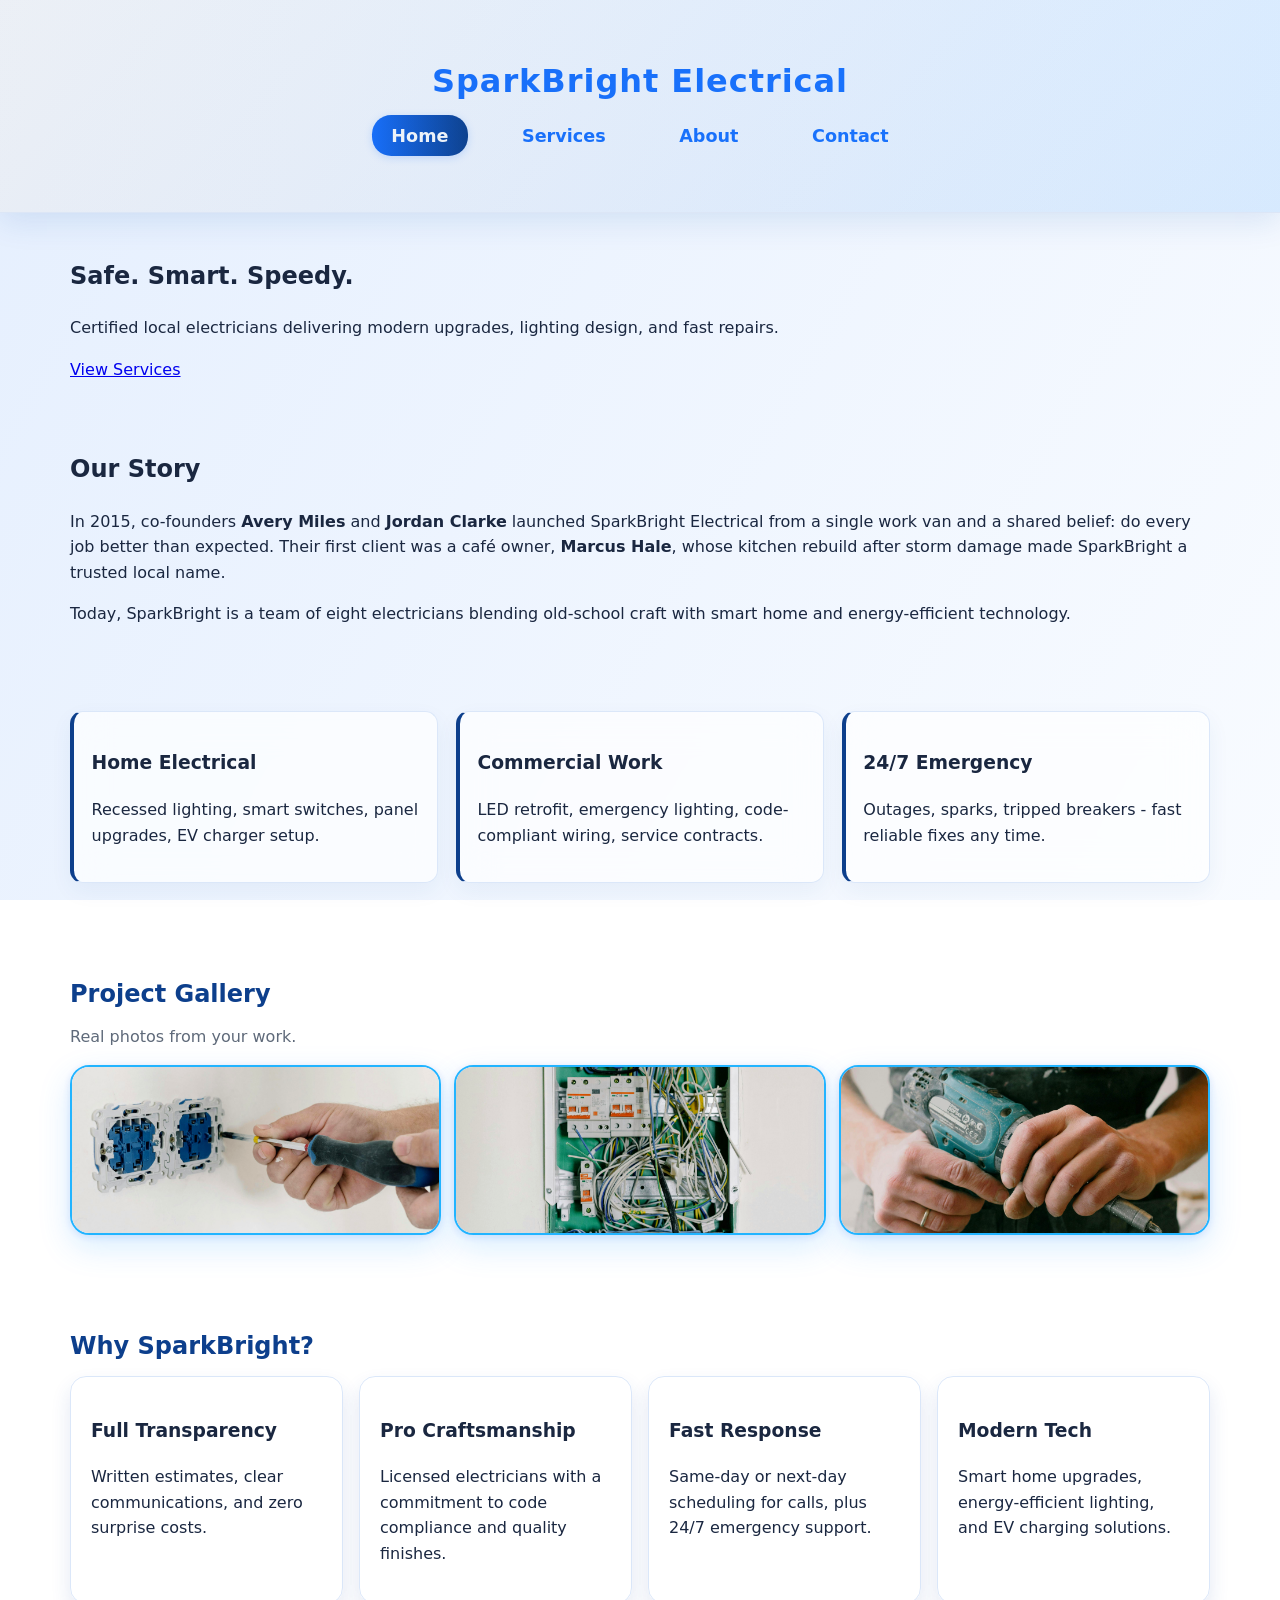
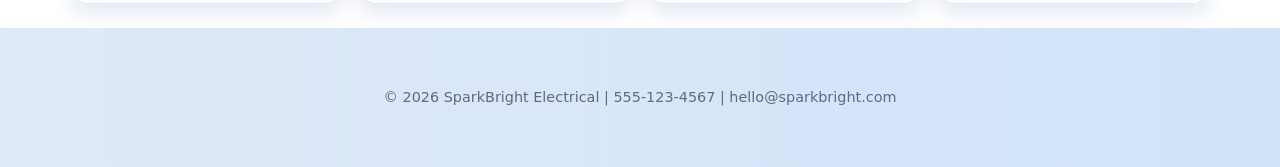
==== electrician/index.html @ bdb41eb0 "Add files via upload" ====
﻿<!doctype html>
<html lang="en">
<head>
  <meta charset="UTF-8" />
  <meta name="viewport" content="width=device-width, initial-scale=1.0" />
  <title>SparkBright Electrical | Home</title>
  <link rel="stylesheet" href="styles.css" />
</head>
<body>
  <header class="site-header fixed-header">
    <div class="container header-inner">
      <span class="brand" style="color:#1870ff;font-size:2rem;font-weight:900;letter-spacing:0.03em;">SparkBright Electrical</span>
      <nav class="site-nav">
        <a href="index.html" class="active">Home</a>
        <a href="services.html">Services</a>
        <a href="about.html">About</a>
        <a href="contact.html">Contact</a>
      </nav>
    </div>
  </header>

  <section class="hero animate-fadeup">
    <div class="container">
      <h2>Safe. Smart. Speedy.</h2>
      <p>Certified local electricians delivering modern upgrades, lighting design, and fast repairs.</p>
      <a class="cta" href="services.html">View Services</a>
    </div>
  </section>

  <section class="container story animate-fadeup delay-1">
    <h2>Our Story</h2>
    <p>In 2015, co-founders <strong>Avery Miles</strong> and <strong>Jordan Clarke</strong> launched SparkBright Electrical from a single work van and a shared belief: do every job better than expected. Their first client was a café owner, <strong>Marcus Hale</strong>, whose kitchen rebuild after storm damage made SparkBright a trusted local name.</p>
    <p>Today, SparkBright is a team of eight electricians blending old-school craft with smart home and energy-efficient technology.</p>
  </section>

  <section id="services" class="grid-section container animate-fadeup delay-2">
    <article>
      <h3>Home Electrical</h3>
      <p>Recessed lighting, smart switches, panel upgrades, EV charger setup.</p>
    </article>
    <article>
      <h3>Commercial Work</h3>
      <p>LED retrofit, emergency lighting, code-compliant wiring, service contracts.</p>
    </article>
    <article>
      <h3>24/7 Emergency</h3>
      <p>Outages, sparks, tripped breakers - fast reliable fixes any time.</p>
    </article>
  </section>

  <section id="gallery" class="container gallery animate-fadeup delay-3">
    <h2>Project Gallery</h2>
    <p>Real photos from your work.</p>
    <div class="photo-grid">
      <img src="images/electrician-1.jpg" alt="Electrician installing lighting" />
      <img src="images/electrician-2.jpg" alt="Panel upgrade" />
      <img src="images/electrician-3.jpg" alt="Smart home switch installation" />
    </div>
  </section>

  <section id="highlights" class="container highlight-grid animate-fadeup delay-4">
    <h2>Why SparkBright?</h2>
    <div class="feature-grid">
      <article class="feature-card">
        <h3>Full Transparency</h3>
        <p>Written estimates, clear communications, and zero surprise costs.</p>
      </article>
      <article class="feature-card">
        <h3>Pro Craftsmanship</h3>
        <p>Licensed electricians with a commitment to code compliance and quality finishes.</p>
      </article>
      <article class="feature-card">
        <h3>Fast Response</h3>
        <p>Same-day or next-day scheduling for calls, plus 24/7 emergency support.</p>
      </article>
      <article class="feature-card">
        <h3>Modern Tech</h3>
        <p>Smart home upgrades, energy-efficient lighting, and EV charging solutions.</p>
      </article>
    </div>
  </section>

  <footer class="site-footer">
    <div class="container">
      <p>&copy; 2026 SparkBright Electrical | 555-123-4567 | hello@sparkbright.com</p>
    </div>
  </footer>
</body>
</html>
---- electrician/styles.css ----
﻿:root {
  --bg: #f8fbff;
  --surface: #ffffff;
  --primary: #0d3f8c;
  --muted: #5f6a7a;
  --glass: rgba(255,255,255,0.7);
  --glass-blur: 18px;
  /* Typography improvements */
  --glow: 0 0 8px #30aaff, 0 0 16px #0d3f8c;
}

* { box-sizing: border-box; }
body {
  margin: 0;
  font-family: "Inter", "Segoe UI", system-ui, -apple-system, BlinkMacSystemFont, sans-serif;
  color: var(--text, #1a2740);
  background: linear-gradient(120deg, #e5effe 0%, #f8fbff 100%) fixed;
  /* Heading improvements */
  animation: bgMove 12s ease-in-out infinite alternate;
  line-height: 1.6;
}
@keyframes bgMove {
  0% { background-position: 0% 50%; }
  100% { background-position: 100% 50%; }
}

/* General Styling */
body {
  margin: 0;
  font-family: "Inter", "Segoe UI", system-ui, -apple-system, BlinkMacSystemFont, sans-serif;
  color: var(--text, #1a2740);
  background: linear-gradient(120deg, #e5effe 0%, #f8fbff 100%) fixed;
  animation: bgMove 12s ease-in-out infinite alternate;
  line-height: 1.6;
}

.container {
  width: min(1140px, 94vw);
  margin: 0 auto;
  padding: 1.5rem 0;
}

/* Header */
.site-header {
  background: linear-gradient(135deg, #ffffff 0%, #f0f5ff 58%, #e5effe 100%);
  color: var(--primary);
  text-align: center;
  padding: 2rem 0;
  box-shadow: 0 8px 30px rgba(15, 83, 171, 0.12);
  border-bottom: 1px solid #dce6f6;
  position: relative;
  overflow: hidden;
}

/* Navigation links styling */
.site-nav {
  display: flex;
  justify-content: center;
  gap: 2.2rem;
  margin-top: 0.5rem;
}
.site-nav a {
  color: #1870ff;
  font-weight: 700;
  font-size: 1.1rem;
  text-decoration: none;
  padding: 0.4rem 1.2rem;
  border-radius: 1.2rem;
  transition: background 0.2s, color 0.2s, box-shadow 0.2s;
}
.site-nav a:hover, .site-nav a.active {
  color: #fff;
  background: linear-gradient(90deg, #1870ff 0%, #0d3f8c 100%);
  box-shadow: 0 2px 8px rgba(24, 112, 255, 0.18);
}
.site-header::before {
  content: "";
  position: absolute;
  top: 0; left: 0; right: 0; bottom: 0;
  background: linear-gradient(270deg, #30aaff 0%, #0d3f8c 100%);
  opacity: 0.08;
  z-index: 0;
  animation: headerGradient 8s linear infinite alternate;
}
@keyframes headerGradient {
  0% { background-position: 0% 50%; }
  100% { background-position: 100% 50%; }
}
.site-header h1 {
  position: relative;
  z-index: 1;
  text-shadow: 0 2px 8px #dbe7f9, 0 0 2px #0d3f8c;
  font-weight: 900;
}

.grid-section {
  display: grid;
  grid-template-columns: repeat(auto-fit, minmax(240px, 1fr));
  gap: 1.1rem;
  margin-top: 1.25rem;
}

.grid-section article {
  background: var(--glass);
  backdrop-filter: blur(var(--glass-blur));
  border: 1px solid #dbe7f9;
  border-left: 4px solid var(--primary);
  padding: 1.1rem;
  border-radius: 0.8rem;
  box-shadow: 0 8px 22px rgba(38, 81, 147, 0.06);
  transition: transform 0.3s, box-shadow 0.3s, background 0.3s;
  opacity: 0;
  animation: fadeIn 1s forwards;
}
.grid-section article:hover {
  transform: scale(1.03) translateY(-6px);
  box-shadow: 0 16px 32px rgba(38, 81, 147, 0.18);
  background: rgba(255,255,255,0.85);
}
@keyframes fadeIn {
  to { opacity: 1; }
}

.gallery {
  margin-top: 1.5rem;
}

.gallery h2,
.highlight-grid h2,
.info h2 {
  margin-bottom: 0.65rem;
  color: var(--primary);
}

.gallery p {
  color: var(--muted);
  margin: 0 0 1rem;
}
.photo-grid p {
  display: none;
}

.highlight-grid {
  margin-top: 1.5rem;
}

.feature-grid {
  display: grid;
  grid-template-columns: repeat(auto-fit, minmax(220px, 1fr));
  gap: 1rem;
}

.feature-card {
  background: var(--glass);
  backdrop-filter: blur(var(--glass-blur));
  border: 1px solid #dbe7f9;
  border-radius: 1rem;
  padding: 1.25rem;
  box-shadow: 0 10px 20px rgba(31, 76, 163, 0.12);
  transition: transform 0.3s, box-shadow 0.3s, background 0.3s;
  opacity: 0;
  animation: fadeIn 1.2s forwards;
}
.feature-card:hover {
  transform: scale(1.04) translateY(-8px);
  box-shadow: 0 20px 40px rgba(31, 76, 163, 0.22);
  background: rgba(255,255,255,0.88);
}

.photo-grid {
  display: grid;
  grid-template-columns: repeat(auto-fit, minmax(210px, 1fr));
  gap: 0.8rem;
}

.photo-grid img {
  width: 100%;
  height: 170px;
  object-fit: cover;
  border-radius: 1.2rem;
  border: 2.5px solid #30aaff;
  box-shadow: 0 12px 32px rgba(48, 148, 255, 0.18), 0 2px 8px rgba(31, 76, 163, 0.13);
  transition: transform .28s cubic-bezier(.4,1,.4,1), box-shadow .28s, filter .28s;
  filter: brightness(1.04) saturate(1.15);
  position: relative;
  z-index: 1;
}
.photo-grid img:hover {
  transform: translateY(-8px) scale(1.08) rotate(-2deg);
  box-shadow: 0 24px 48px rgba(48, 148, 255, 0.28), 0 8px 24px rgba(31, 76, 163, 0.22);
  filter: brightness(1.12) saturate(1.25);
}

.info {
  background: var(--glass);
  backdrop-filter: blur(var(--glass-blur));
  border: 1px solid #dbe7f9;
  border-radius: 1rem;
  padding: 1rem;
  margin: 1rem 0;
  box-shadow: inset 0 0 0 1px rgba(57, 121, 196, 0.16);
  opacity: 0;
  animation: fadeIn 1.4s forwards;
}

.site-footer {
  text-align: center;
  font-size: 0.9rem;
  padding: 1.2rem 0;
  background: linear-gradient(90deg, #eff6ff 0%, #dbe7f9 100%);
  color: var(--muted);
  border-top: 1px solid #dbe7f9;
  position: relative;
  overflow: hidden;
}
.site-footer::before {
  content: "";
  position: absolute;
  top: 0; left: 0; right: 0; bottom: 0;
  background: linear-gradient(270deg, #30aaff 0%, #0d3f8c 100%);
  opacity: 0.07;
  z-index: 0;
  animation: headerGradient 8s linear infinite alternate;
}
.site-footer p, .site-footer span {
  position: relative;
  z-index: 1;
}

/* Fancy Button Styles */
.fancy-btn {
  display: inline-block;
  padding: 0.7rem 2.2rem;
  border-radius: 2rem;
  background: linear-gradient(90deg, #30aaff 0%, #0d3f8c 100%);
  color: #fff;
  font-weight: 700;
  font-size: 1.1rem;
  border: none;
  box-shadow: 0 2px 8px rgba(48, 148, 255, 0.18);
  cursor: pointer;
  transition: box-shadow 0.3s, filter 0.3s, outline 0.3s;
  outline: 2px solid transparent;
}
.fancy-btn:hover, .fancy-btn:focus {
  box-shadow: var(--glow);
  filter: brightness(1.1);
  outline: 2px solid #30aaff;
}

/* Fade-in Animation for Sections */
.fade-in-section {
  opacity: 0;
  transform: translateY(30px);
  animation: fadeInSection 1.2s forwards;
}
@keyframes fadeInSection {
  to {
    opacity: 1;
    transform: translateY(0);
  }
}
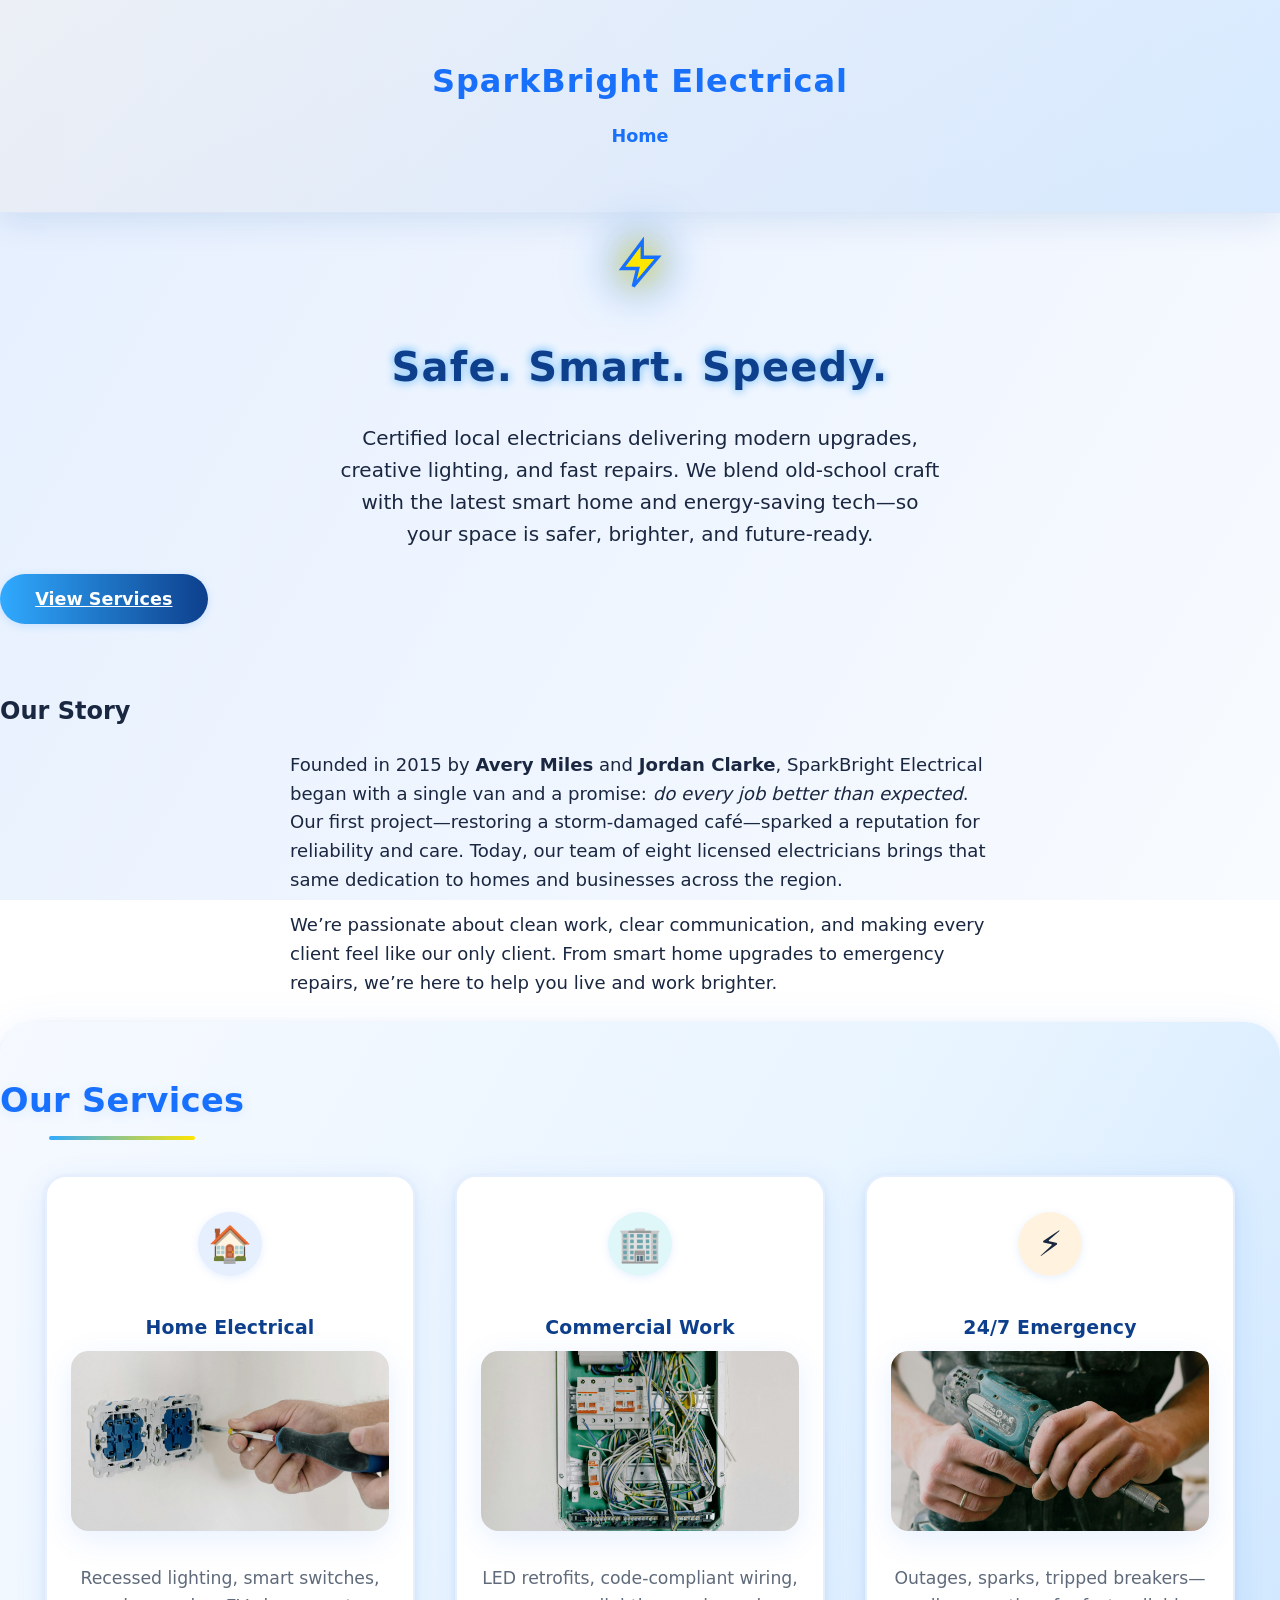
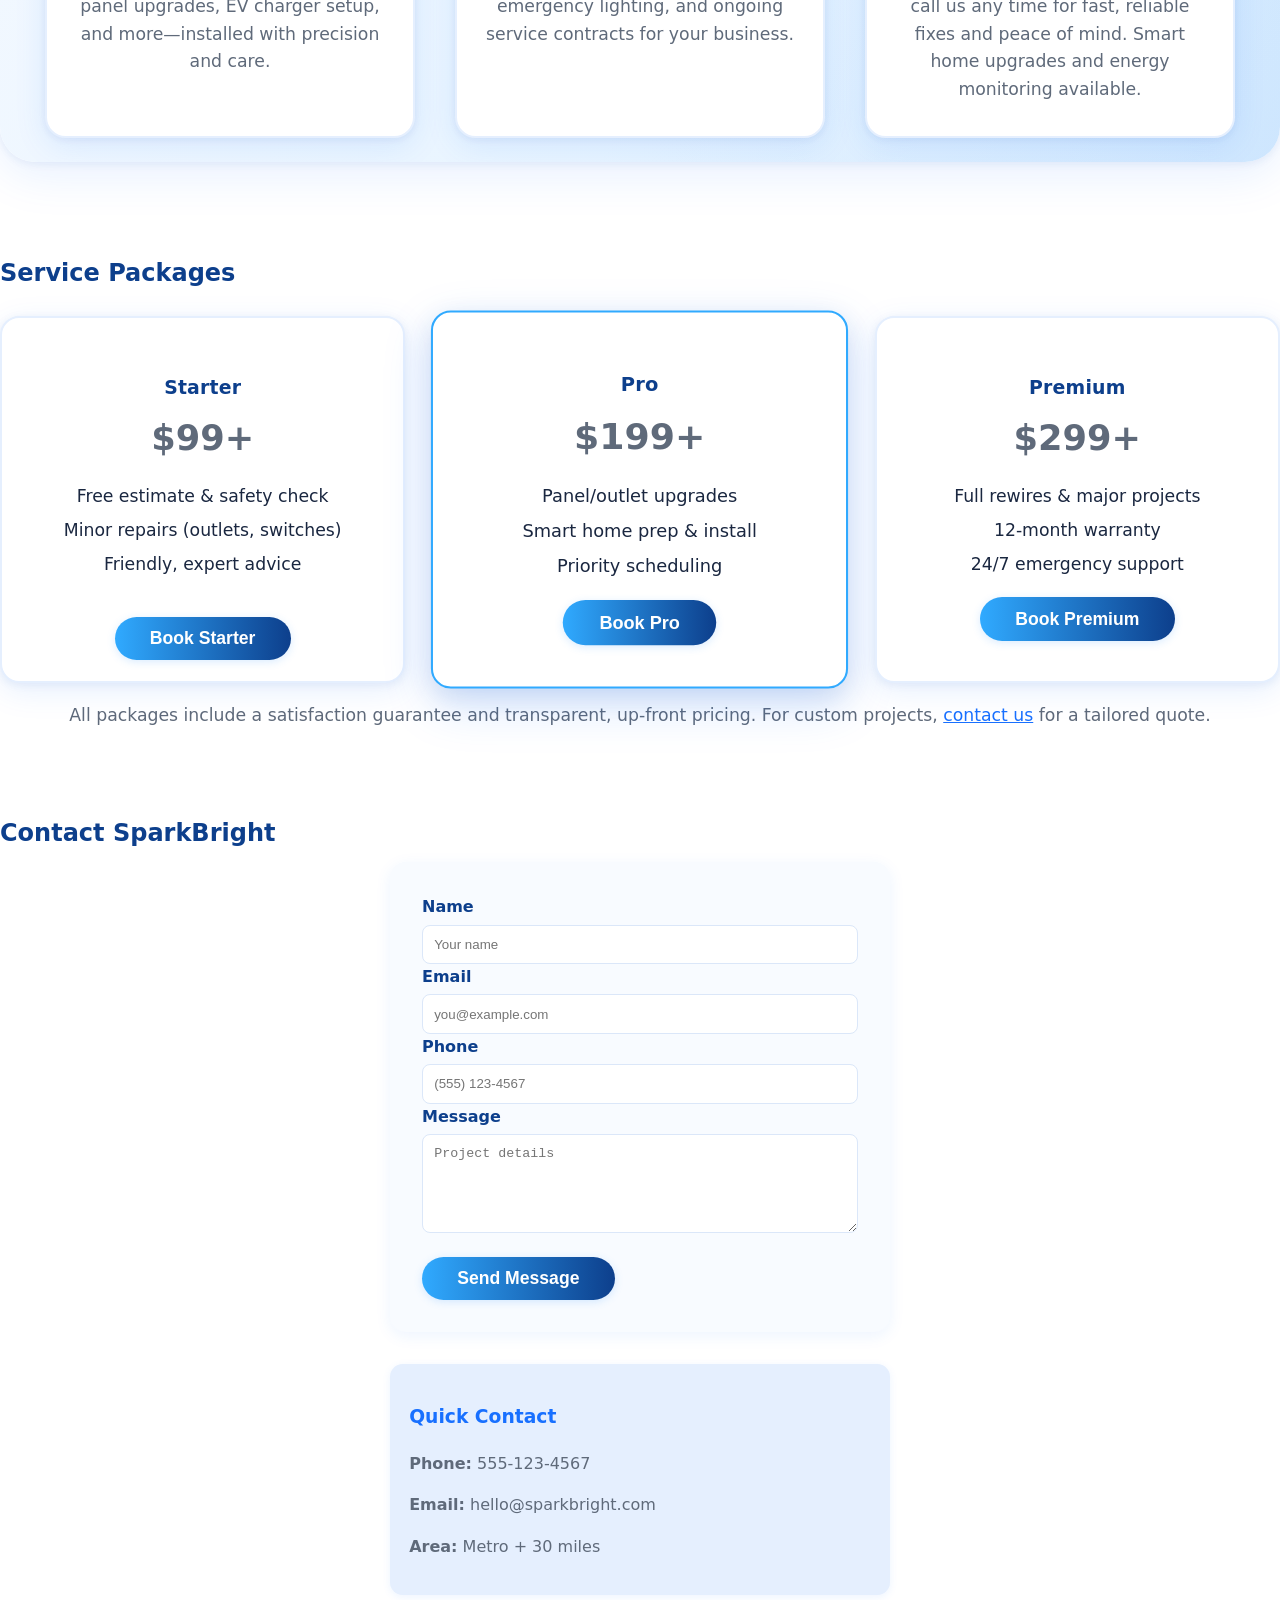
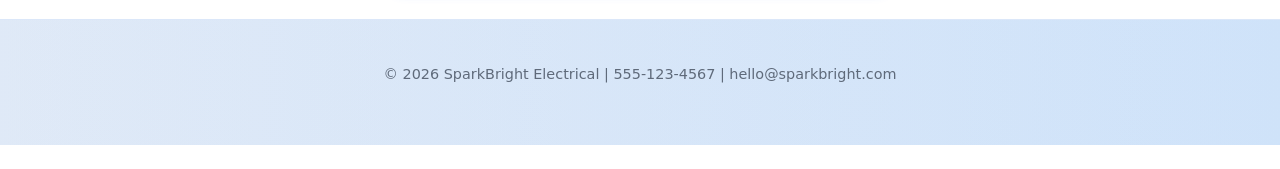
==== commit 04b77193: "Add files via upload" ====
--- a/electrician/index.html
+++ b/electrician/index.html
@@ -1,82 +1,173 @@
-﻿<!doctype html>
+﻿
+<!doctype html>
 <html lang="en">
 <head>
   <meta charset="UTF-8" />
   <meta name="viewport" content="width=device-width, initial-scale=1.0" />
-  <title>SparkBright Electrical | Home</title>
+  <title>SparkBright Electrical | Your Local Experts</title>
   <link rel="stylesheet" href="styles.css" />
+  <style>
+    :root {
+      --electric-blue: #1870ff;
+      --electric-yellow: #ffe600;
+    }
+    .hero-bolt {
+      display: flex;
+      flex-direction: column;
+      align-items: center;
+      margin-bottom: 1.2rem;
+    }
+    .bolt-svg {
+      width: 54px;
+      height: 54px;
+      margin-bottom: 0.7rem;
+      filter: drop-shadow(0 0 16px #ffe600) drop-shadow(0 0 24px #1870ff);
+      animation: bolt-glow 1.6s ease-in-out infinite alternate;
+    }
+    @keyframes bolt-glow {
+      0% { filter: drop-shadow(0 0 2px #ffe600) drop-shadow(0 0 4px #1870ff); opacity: 0.7; }
+      60% { filter: drop-shadow(0 0 24px #ffe600) drop-shadow(0 0 32px #1870ff); opacity: 1; }
+      100% { filter: drop-shadow(0 0 2px #ffe600) drop-shadow(0 0 4px #1870ff); opacity: 0.7; }
+    }
+    .hero-title {
+      font-size: 2.5rem;
+      font-weight: 900;
+      color: #0d3f8c;
+      letter-spacing: 0.03em;
+      text-align: center;
+      margin-bottom: 0.2rem;
+      text-shadow: 0 2px 12px #dbe7f9, 0 0 8px #30aaff;
+    }
+    .hero-sub {
+      font-size: 1.25rem;
+      max-width: 600px;
+      margin: 0 auto 1.5rem auto;
+      text-align: center;
+    }
+  </style>
 </head>
 <body>
   <header class="site-header fixed-header">
     <div class="container header-inner">
       <span class="brand" style="color:#1870ff;font-size:2rem;font-weight:900;letter-spacing:0.03em;">SparkBright Electrical</span>
       <nav class="site-nav">
-        <a href="index.html" class="active">Home</a>
-        <a href="services.html">Services</a>
-        <a href="about.html">About</a>
-        <a href="contact.html">Contact</a>
+        <a href="#home">Home</a>
       </nav>
     </div>
   </header>
 
+  <span id="home" class="section-anchor"></span>
   <section class="hero animate-fadeup">
     <div class="container">
-      <h2>Safe. Smart. Speedy.</h2>
-      <p>Certified local electricians delivering modern upgrades, lighting design, and fast repairs.</p>
-      <a class="cta" href="services.html">View Services</a>
+      <div class="hero-bolt">
+        <svg class="bolt-svg" viewBox="0 0 48 48" fill="none">
+          <polygon points="26,4 8,28 22,28 18,44 40,18 26,18" fill="#ffe600" stroke="#1870ff" stroke-width="3"/>
+        </svg>
+        <h2 class="hero-title">Safe. Smart. Speedy.</h2>
+      </div>
+      <div class="hero-sub">Certified local electricians delivering modern upgrades, creative lighting, and fast repairs. We blend old-school craft with the latest smart home and energy-saving tech—so your space is safer, brighter, and future-ready.</div>
+      <a class="fancy-btn" href="#services">View Services</a>
     </div>
   </section>
 
+  <span id="about" class="section-anchor"></span>
   <section class="container story animate-fadeup delay-1">
     <h2>Our Story</h2>
-    <p>In 2015, co-founders <strong>Avery Miles</strong> and <strong>Jordan Clarke</strong> launched SparkBright Electrical from a single work van and a shared belief: do every job better than expected. Their first client was a café owner, <strong>Marcus Hale</strong>, whose kitchen rebuild after storm damage made SparkBright a trusted local name.</p>
-    <p>Today, SparkBright is a team of eight electricians blending old-school craft with smart home and energy-efficient technology.</p>
+    <p style="font-size:1.13rem;max-width:700px;margin:0 auto 1rem auto;">Founded in 2015 by <strong>Avery Miles</strong> and <strong>Jordan Clarke</strong>, SparkBright Electrical began with a single van and a promise: <em>do every job better than expected</em>. Our first project—restoring a storm-damaged café—sparked a reputation for reliability and care. Today, our team of eight licensed electricians brings that same dedication to homes and businesses across the region.</p>
+    <p style="font-size:1.13rem;max-width:700px;margin:0 auto;">We’re passionate about clean work, clear communication, and making every client feel like our only client. From smart home upgrades to emergency repairs, we’re here to help you live and work brighter.</p>
   </section>
 
-  <section id="services" class="grid-section container animate-fadeup delay-2">
-    <article>
-      <h3>Home Electrical</h3>
-      <p>Recessed lighting, smart switches, panel upgrades, EV charger setup.</p>
-    </article>
-    <article>
-      <h3>Commercial Work</h3>
-      <p>LED retrofit, emergency lighting, code-compliant wiring, service contracts.</p>
-    </article>
-    <article>
-      <h3>24/7 Emergency</h3>
-      <p>Outages, sparks, tripped breakers - fast reliable fixes any time.</p>
-    </article>
-  </section>
-
-  <section id="gallery" class="container gallery animate-fadeup delay-3">
-    <h2>Project Gallery</h2>
-    <p>Real photos from your work.</p>
-    <div class="photo-grid">
-      <img src="images/electrician-1.jpg" alt="Electrician installing lighting" />
-      <img src="images/electrician-2.jpg" alt="Panel upgrade" />
-      <img src="images/electrician-3.jpg" alt="Smart home switch installation" />
+  <span id="services" class="section-anchor"></span>
+  <section class="container animate-fadeup delay-2 services-balanced">
+    <h2 style="font-size:2.1rem;color:#1870ff;text-shadow:0 2px 12px #dbe7f9;letter-spacing:0.01em;text-align:center;margin-bottom:2.2rem;">Our Services</h2>
+    <div class="services-card-row">
+      <div class="service-card-balanced">
+        <div class="service-icon-large" style="background:#e5effe;"><span>🏠</span></div>
+        <h3>Home Electrical</h3>
+        <img src="images/electrician-1.jpg" alt="Lighting Install" />
+        <p>Recessed lighting, smart switches, panel upgrades, EV charger setup, and more—installed with precision and care.</p>
+      </div>
+      <div class="service-card-balanced">
+        <div class="service-icon-large" style="background:#e0f7fa;"><span>🏢</span></div>
+        <h3>Commercial Work</h3>
+        <img src="images/electrician-2.jpg" alt="Panel Upgrade" />
+        <p>LED retrofits, code-compliant wiring, emergency lighting, and ongoing service contracts for your business.</p>
+      </div>
+      <div class="service-card-balanced">
+        <div class="service-icon-large" style="background:#fff3e0;"><span>⚡</span></div>
+        <h3>24/7 Emergency</h3>
+        <img src="images/electrician-3.jpg" alt="Smart Home Setup" />
+        <p>Outages, sparks, tripped breakers—call us any time for fast, reliable fixes and peace of mind. Smart home upgrades and energy monitoring available.</p>
+      </div>
     </div>
   </section>
 
-  <section id="highlights" class="container highlight-grid animate-fadeup delay-4">
-    <h2>Why SparkBright?</h2>
-    <div class="feature-grid">
-      <article class="feature-card">
-        <h3>Full Transparency</h3>
-        <p>Written estimates, clear communications, and zero surprise costs.</p>
-      </article>
-      <article class="feature-card">
-        <h3>Pro Craftsmanship</h3>
-        <p>Licensed electricians with a commitment to code compliance and quality finishes.</p>
-      </article>
-      <article class="feature-card">
-        <h3>Fast Response</h3>
-        <p>Same-day or next-day scheduling for calls, plus 24/7 emergency support.</p>
-      </article>
-      <article class="feature-card">
-        <h3>Modern Tech</h3>
-        <p>Smart home upgrades, energy-efficient lighting, and EV charging solutions.</p>
-      </article>
+
+
+  <section id="gallery" class="container gallery animate-fadeup delay-3">
+
+
+  <span id="pricing" class="section-anchor"></span>
+  <section class="container pricing animate-fadeup delay-4">
+    <h2>Service Packages</h2>
+    <div class="pricing-grid">
+      <div class="price-card">
+        <h3>Starter</h3>
+        <p class="price">$99+</p>
+        <ul>
+          <li>Free estimate & safety check</li>
+          <li>Minor repairs (outlets, switches)</li>
+          <li>Friendly, expert advice</li>
+        </ul>
+        <button class="fancy-btn" style="margin-top:1.2rem;">Book Starter</button>
+      </div>
+      <div class="price-card featured">
+        <h3>Pro</h3>
+        <p class="price">$199+</p>
+        <ul>
+          <li>Panel/outlet upgrades</li>
+          <li>Smart home prep & install</li>
+          <li>Priority scheduling</li>
+        </ul>
+        <button class="fancy-btn">Book Pro</button>
+      </div>
+      <div class="price-card">
+        <h3>Premium</h3>
+        <p class="price">$299+</p>
+        <ul>
+          <li>Full rewires & major projects</li>
+          <li>12-month warranty</li>
+          <li>24/7 emergency support</li>
+        </ul>
+        <button class="fancy-btn">Book Premium</button>
+      </div>
+    </div>
+    <p style="text-align:center;margin-top:1.2rem;color:#5f6a7a;font-size:1.08rem;">All packages include a satisfaction guarantee and transparent, up-front pricing. For custom projects, <a href="#contact" style="color:#1870ff;text-decoration:underline;">contact us</a> for a tailored quote.</p>
+  </section>
+
+  <span id="contact" class="section-anchor"></span>
+  <section class="container contact-card animate-fadeup delay-5">
+    <h2>Contact SparkBright</h2>
+    <form action="https://formspree.io/f/moqprzln" method="POST" class="contact-form" style="background:#f8fbff;padding:2rem;border-radius:1rem;box-shadow:0 4px 16px rgba(24,112,255,0.08);max-width:500px;margin:0 auto 2rem auto;">
+      <label style="font-weight:600;color:#0d3f8c;">Name
+        <input type="text" name="name" required placeholder="Your name" style="width:100%;padding:0.7rem;margin-top:0.3rem;border-radius:0.5rem;border:1px solid #dbe7f9;" />
+      </label>
+      <label style="font-weight:600;color:#0d3f8c;">Email
+        <input type="email" name="email" required placeholder="you@example.com" style="width:100%;padding:0.7rem;margin-top:0.3rem;border-radius:0.5rem;border:1px solid #dbe7f9;" />
+      </label>
+      <label style="font-weight:600;color:#0d3f8c;">Phone
+        <input type="tel" name="phone" placeholder="(555) 123-4567" style="width:100%;padding:0.7rem;margin-top:0.3rem;border-radius:0.5rem;border:1px solid #dbe7f9;" />
+      </label>
+      <label style="font-weight:600;color:#0d3f8c;">Message
+        <textarea name="message" rows="5" required placeholder="Project details" style="width:100%;padding:0.7rem;margin-top:0.3rem;border-radius:0.5rem;border:1px solid #dbe7f9;"></textarea>
+      </label>
+      <button type="submit" class="fancy-btn" style="margin-top:1rem;">Send Message</button>
+    </form>
+    <div class="quick-info" style="background:#e5effe;padding:1.2rem;border-radius:0.8rem;box-shadow:0 2px 8px rgba(24,112,255,0.08);max-width:500px;margin:0 auto;">
+      <h3 style="color:#1870ff;font-weight:700;">Quick Contact</h3>
+      <p><strong>Phone:</strong> 555-123-4567</p>
+      <p><strong>Email:</strong> hello@sparkbright.com</p>
+      <p><strong>Area:</strong> Metro + 30 miles</p>
     </div>
   </section>
 
--- a/electrician/styles.css
+++ b/electrician/styles.css
@@ -1,4 +1,399 @@
-﻿:root {
+﻿/* --- Eye Candy Enhancements --- */
+.services-balanced {
+  position: relative;
+  background: linear-gradient(120deg, #f8fbff 60%, #e5effe 100%);
+  overflow: hidden;
+}
+.services-balanced::before {
+  content: "";
+  position: absolute;
+  top: 0; left: 0; right: 0; bottom: 0;
+  background: linear-gradient(120deg, #e5effe 0%, #30aaff 100%);
+  opacity: 0.13;
+  z-index: 0;
+  animation: bgMove 12s ease-in-out infinite alternate;
+}
+.services-balanced h2 {
+  position: relative;
+  z-index: 1;
+  display: inline-block;
+}
+.services-balanced h2::after {
+  content: "";
+  display: block;
+  margin: 0.5rem auto 0 auto;
+  width: 60%;
+  height: 4px;
+  border-radius: 2px;
+  background: linear-gradient(90deg, #30aaff 0%, #ffe600 100%);
+  animation: underlineGlow 2.2s infinite alternate;
+}
+@keyframes underlineGlow {
+  0% { box-shadow: 0 0 0 #ffe600; }
+  100% { box-shadow: 0 0 16px #ffe600, 0 0 32px #30aaff; }
+}
+.services-card-row {
+  position: relative;
+  z-index: 1;
+}
+.service-card-balanced {
+  transition: box-shadow 0.3s, transform 0.3s;
+  box-shadow: 0 8px 32px rgba(24,112,255,0.10), 0 2px 8px rgba(31, 76, 163, 0.08);
+  opacity: 0;
+  transform: translateY(40px);
+  animation: fadeInUp 1.1s forwards;
+}
+.service-card-balanced:nth-child(1) { animation-delay: 0.2s; }
+.service-card-balanced:nth-child(2) { animation-delay: 0.5s; }
+.service-card-balanced:nth-child(3) { animation-delay: 0.8s; }
+.service-card-balanced:hover {
+  box-shadow: 0 0 0 4px #ffe600, 0 8px 32px rgba(24,112,255,0.18);
+  transform: translateY(-8px) scale(1.04);
+}
+@keyframes fadeInUp {
+  to {
+    opacity: 1;
+    transform: translateY(0);
+  }
+}
+/* --- Balanced Services Card Row --- */
+.services-balanced {
+  width: 100%;
+  max-width: 1450px;
+  margin: 0 auto 3.5rem auto;
+  border-radius: 2.2rem;
+  box-shadow: 0 12px 48px rgba(24,112,255,0.10), 0 2px 8px rgba(31, 76, 163, 0.08);
+  overflow: hidden;
+}
+.services-card-row {
+  display: flex;
+  flex-direction: row;
+  justify-content: center;
+  align-items: stretch;
+  gap: 2.5rem;
+  width: 100%;
+}
+.service-card-balanced {
+  flex: 1 1 0;
+  background: #fff;
+  border-radius: 1.3rem;
+  box-shadow: 0 8px 32px rgba(24,112,255,0.10), 0 2px 8px rgba(31, 76, 163, 0.08);
+  border: 2.5px solid #e5effe;
+  padding: 2.2rem 1.5rem 1.3rem 1.5rem;
+  display: flex;
+  flex-direction: column;
+  align-items: center;
+  text-align: center;
+  min-width: 0;
+  max-width: 370px;
+}
+.service-icon-large {
+  width: 64px;
+  height: 64px;
+  display: flex;
+  align-items: center;
+  justify-content: center;
+  border-radius: 50%;
+  margin-bottom: 1.1rem;
+  font-size: 2.2rem;
+  box-shadow: 0 2px 8px rgba(24,112,255,0.10);
+}
+.service-card-balanced img {
+  width: 100%;
+  max-width: 320px;
+  height: 180px;
+  object-fit: cover;
+  border-radius: 1.1rem;
+  margin-bottom: 1.1rem;
+  box-shadow: 0 8px 32px rgba(24,112,255,0.10);
+}
+.service-card-balanced h3 {
+  margin-bottom: 0.5rem;
+  color: #0d3f8c;
+  font-size: 1.18rem;
+  font-weight: 800;
+  letter-spacing: 0.01em;
+}
+.service-card-balanced p {
+  color: #5f6a7a;
+  font-size: 1.08rem;
+  margin-bottom: 0.7rem;
+}
+@media (max-width: 1100px) {
+  .services-card-row {
+    flex-direction: column;
+    gap: 2.2rem;
+    align-items: center;
+  }
+  .service-card-balanced {
+    max-width: 420px;
+    width: 100%;
+  }
+}
+/* --- Services Section Two-Column Layout with Photos --- */
+.services-cards {
+  display: flex;
+  flex-direction: column;
+  gap: 3.5rem;
+  margin-top: 2.5rem;
+  width: 100%;
+  max-width: 1200px;
+  margin-left: auto;
+  margin-right: auto;
+}
+.service-row {
+  display: flex;
+  flex-direction: row;
+  align-items: stretch;
+  gap: 4.5rem;
+  margin-bottom: 0.5rem;
+  width: 100%;
+}
+.service-row.reverse {
+  flex-direction: row-reverse;
+}
+.service-photo-col {
+  flex: 1 1 520px;
+  min-width: 340px;
+  display: flex;
+  align-items: center;
+  justify-content: center;
+}
+.service-photo-col img {
+  width: 100%;
+  max-width: 520px;
+  height: 380px;
+  object-fit: cover;
+  border-radius: 1.5rem;
+  box-shadow: 0 16px 48px rgba(24,112,255,0.15), 0 2px 8px rgba(31, 76, 163, 0.13);
+}
+.service-info-col {
+  flex: 1 1 420px;
+  min-width: 340px;
+  display: flex;
+  flex-direction: column;
+  align-items: flex-start;
+  justify-content: center;
+  background: #fff;
+  border-radius: 1.5rem;
+  box-shadow: 0 12px 40px rgba(24,112,255,0.13), 0 2px 8px rgba(31, 76, 163, 0.10);
+  border: 2.5px solid #e5effe;
+  padding: 2.8rem 2.5rem 2.1rem 2.5rem;
+  min-width: 0;
+}
+.service-info-col h3 {
+  margin-bottom: 0.5rem;
+  color: #0d3f8c;
+  font-size: 1.18rem;
+  font-weight: 800;
+  letter-spacing: 0.01em;
+}
+.service-info-col p {
+  color: #5f6a7a;
+  font-size: 1.08rem;
+  margin-bottom: 0.7rem;
+}
+@media (max-width: 1200px) {
+  .service-row, .service-row.reverse {
+    gap: 2rem;
+  }
+  .service-photo-col img {
+    max-width: 100%;
+    height: 260px;
+  }
+  .service-info-col {
+    padding: 1.5rem 1.2rem 1.2rem 1.2rem;
+  }
+}
+@media (max-width: 900px) {
+  .service-row, .service-row.reverse {
+    flex-direction: column;
+    gap: 1.2rem;
+  }
+  .service-photo-col img {
+    max-width: 100%;
+    height: 180px;
+  }
+  .service-info-col {
+    padding: 1.2rem 1rem 1.1rem 1rem;
+  }
+}
+/* --- Large Photo Feature Boxes --- */
+.photo-feature-box {
+  width: 100%;
+  max-width: 520px;
+  margin: 2.2rem auto 2.2rem auto;
+  background: #fff;
+  border-radius: 1.3rem;
+  box-shadow: 0 12px 40px rgba(24,112,255,0.13), 0 2px 8px rgba(31, 76, 163, 0.10);
+  overflow: hidden;
+  display: flex;
+  flex-direction: column;
+  align-items: center;
+  padding: 0 0 1.1rem 0;
+}
+.photo-feature-box img {
+  width: 100%;
+  max-width: 520px;
+  height: 320px;
+  object-fit: cover;
+  display: block;
+  border-radius: 1.3rem 1.3rem 0 0;
+}
+.photo-caption {
+  font-size: 1.13rem;
+  color: #1870ff;
+  font-weight: 700;
+  margin-top: 0.7rem;
+  text-align: center;
+  letter-spacing: 0.01em;
+}
+.pricing-grid {
+  display: grid;
+  grid-template-columns: repeat(auto-fit, minmax(260px, 1fr));
+  gap: 2rem;
+  justify-content: center;
+  margin-top: 1.5rem;
+}
+.price-card {
+  background: #fff;
+  border-radius: 1.2rem;
+  box-shadow: 0 8px 32px rgba(24,112,255,0.10), 0 2px 8px rgba(31, 76, 163, 0.08);
+  border: 2.5px solid #e5effe;
+  padding: 2.2rem 1.5rem 1.3rem 1.5rem;
+  text-align: center;
+  transition: box-shadow 0.22s, border-color 0.22s, transform 0.22s;
+  position: relative;
+  overflow: hidden;
+}
+.price-card.featured {
+  border-color: #30aaff;
+  box-shadow: 0 16px 48px rgba(24,112,255,0.18), 0 8px 24px rgba(31, 76, 163, 0.13);
+  transform: scale(1.03);
+}
+.price-card:hover {
+  box-shadow: 0 16px 48px rgba(24,112,255,0.18), 0 8px 24px rgba(31, 76, 163, 0.13);
+  border-color: #30aaff;
+  transform: translateY(-6px) scale(1.03);
+}
+.price-card h3 {
+  margin-bottom: 0.5rem;
+  color: #0d3f8c;
+  font-size: 1.18rem;
+  font-weight: 800;
+  letter-spacing: 0.01em;
+}
+.price {
+  font-size: 2.2rem;
+  font-weight: 900;
+  color: #0d3f8c;
+  margin-bottom: 0.7rem;
+}
+.price-card ul {
+  list-style: none;
+  padding: 0;
+  margin: 0 0 1.2rem 0;
+}
+.price-card li {
+  margin-bottom: 0.4rem;
+  font-size: 1.08rem;
+}
+
+/* --- Services Section Professional Cards --- */
+.services-cards {
+  display: grid;
+  grid-template-columns: repeat(auto-fit, minmax(260px, 1fr));
+  gap: 2rem;
+  margin-top: 1.5rem;
+}
+.service-box {
+  display: flex;
+  flex-direction: column;
+  align-items: center;
+  background: #fff;
+  border-radius: 1.2rem;
+  box-shadow: 0 8px 32px rgba(24,112,255,0.10), 0 2px 8px rgba(31, 76, 163, 0.08);
+  border: 2.5px solid #e5effe;
+  padding: 2.2rem 1.5rem 1.3rem 1.5rem;
+  transition: box-shadow 0.22s, border-color 0.22s, transform 0.22s;
+  position: relative;
+  overflow: hidden;
+}
+.service-box:hover {
+  box-shadow: 0 16px 48px rgba(24,112,255,0.18), 0 8px 24px rgba(31, 76, 163, 0.13);
+  border-color: #30aaff;
+  transform: translateY(-6px) scale(1.03);
+}
+.service-icon {
+  width: 56px;
+  height: 56px;
+  display: flex;
+  align-items: center;
+  justify-content: center;
+  border-radius: 50%;
+  margin-bottom: 1.1rem;
+  font-size: 2rem;
+  box-shadow: 0 2px 8px rgba(24,112,255,0.10);
+}
+.service-content h3 {
+  margin-bottom: 0.5rem;
+  color: #0d3f8c;
+  font-size: 1.18rem;
+  font-weight: 800;
+  letter-spacing: 0.01em;
+  text-align: center;
+}
+.service-content p {
+  color: #5f6a7a;
+  font-size: 1.08rem;
+  text-align: center;
+}
+
+/* --- Gallery Section Enhancements --- */
+.gallery-showcase {
+  display: grid;
+  grid-template-columns: repeat(auto-fit, minmax(210px, 1fr));
+  gap: 1.2rem;
+  margin-top: 1.2rem;
+}
+.photo-card {
+  position: relative;
+  overflow: hidden;
+  border-radius: 1.2rem;
+  box-shadow: 0 12px 32px rgba(48, 148, 255, 0.18), 0 2px 8px rgba(31, 76, 163, 0.13);
+  transition: transform .28s cubic-bezier(.4,1,.4,1), box-shadow .28s, filter .28s;
+}
+.photo-card img {
+  width: 100%;
+  height: 170px;
+  object-fit: cover;
+  display: block;
+  filter: brightness(1.04) saturate(1.15);
+  transition: filter 0.3s;
+}
+.photo-card:hover img {
+  filter: brightness(1.12) saturate(1.25) blur(1px);
+}
+.photo-overlay {
+  position: absolute;
+  left: 0; right: 0; bottom: 0; top: 0;
+  background: linear-gradient(120deg,rgba(24,112,255,0.12) 60%,rgba(13,63,140,0.18) 100%);
+  color: #fff;
+  display: flex;
+  align-items: center;
+  justify-content: center;
+  opacity: 0;
+  font-size: 1.25rem;
+  font-weight: 700;
+  letter-spacing: 0.01em;
+  transition: opacity 0.3s;
+  border-radius: 1.2rem;
+  text-shadow: 0 2px 8px #0d3f8c;
+}
+.photo-card:hover .photo-overlay {
+  opacity: 1;
+}
+:root {
   --bg: #f8fbff;
   --surface: #ffffff;
   --primary: #0d3f8c;
@@ -35,9 +430,20 @@
 }
 
 .container {
-  width: min(1140px, 94vw);
+  width: 100%;
+  max-width: 1400px;
   margin: 0 auto;
   padding: 1.5rem 0;
+}
+
+.services-section {
+  width: 100vw;
+  max-width: 100vw;
+  margin-left: 50%;
+  transform: translateX(-50%);
+  background: linear-gradient(90deg, #f8fbff 60%, #e5effe 100%);
+  padding-left: 0;
+  padding-right: 0;
 }
 
 /* Header */
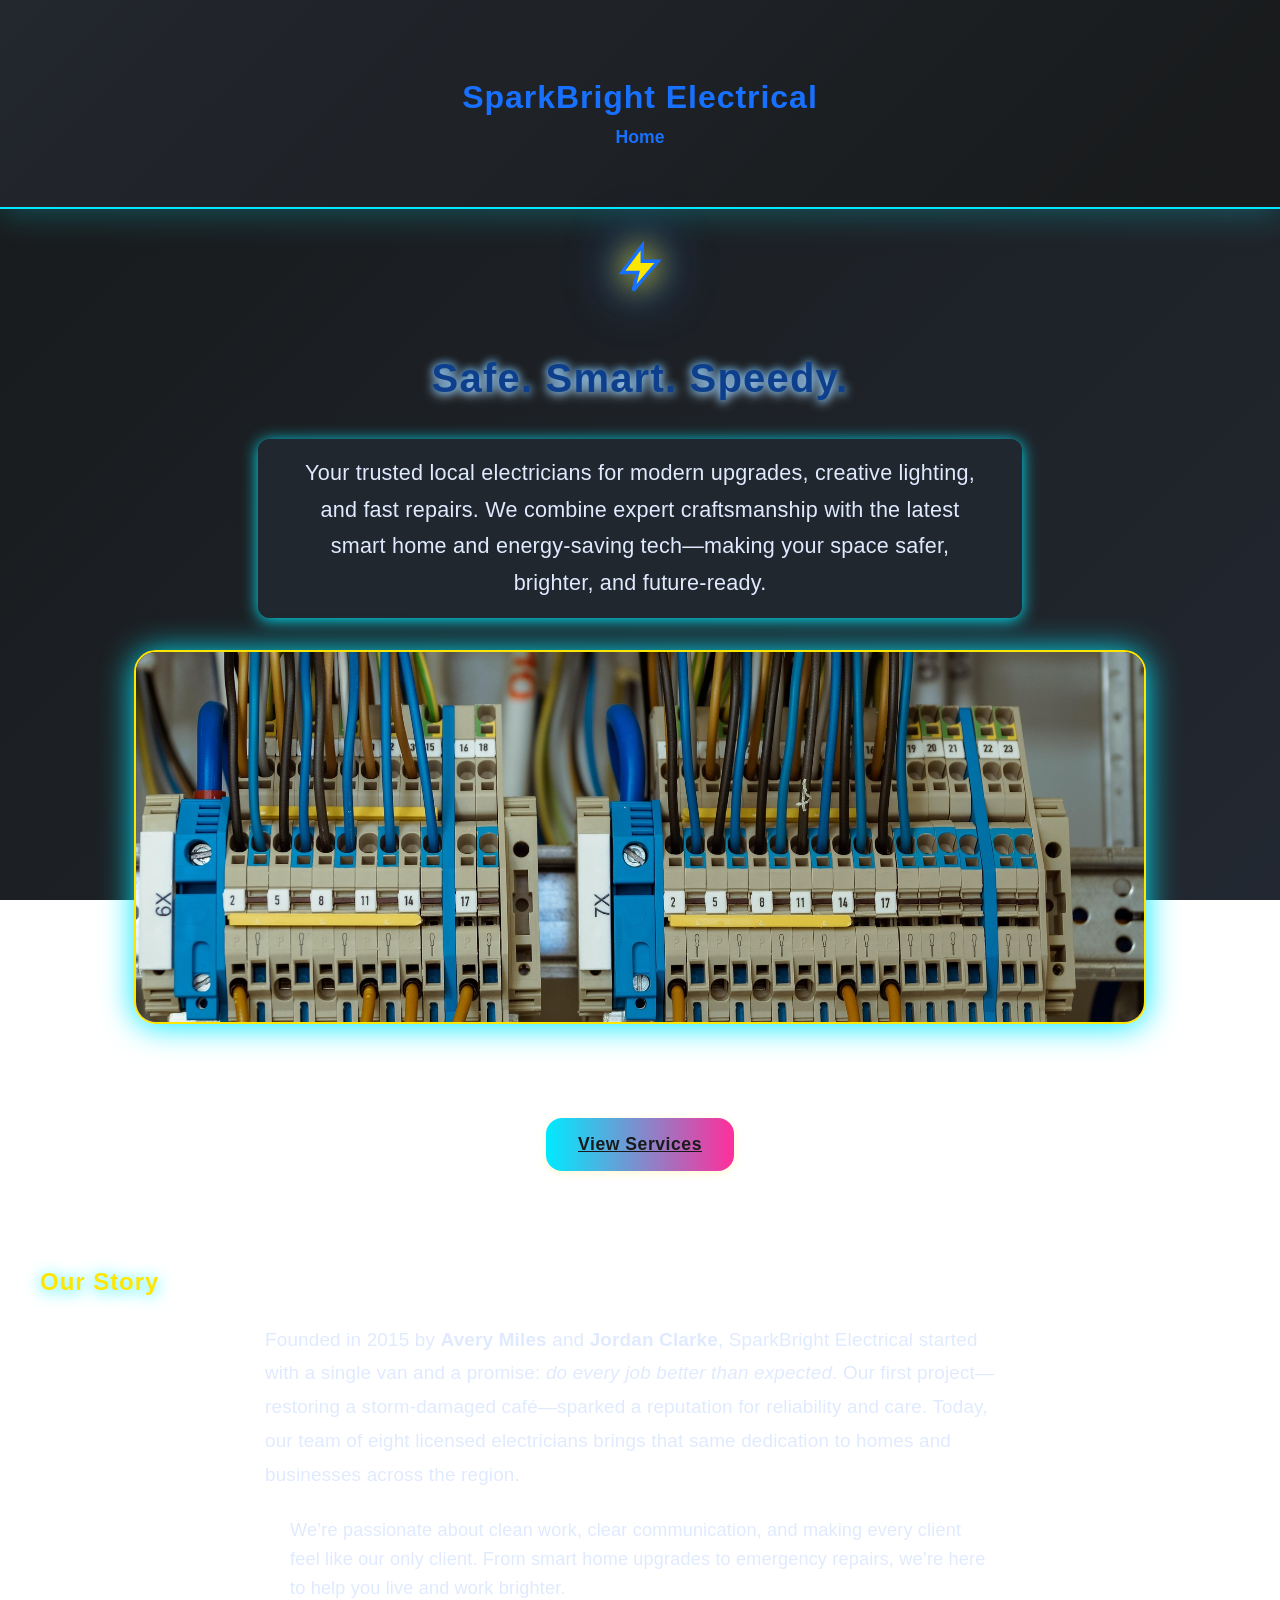
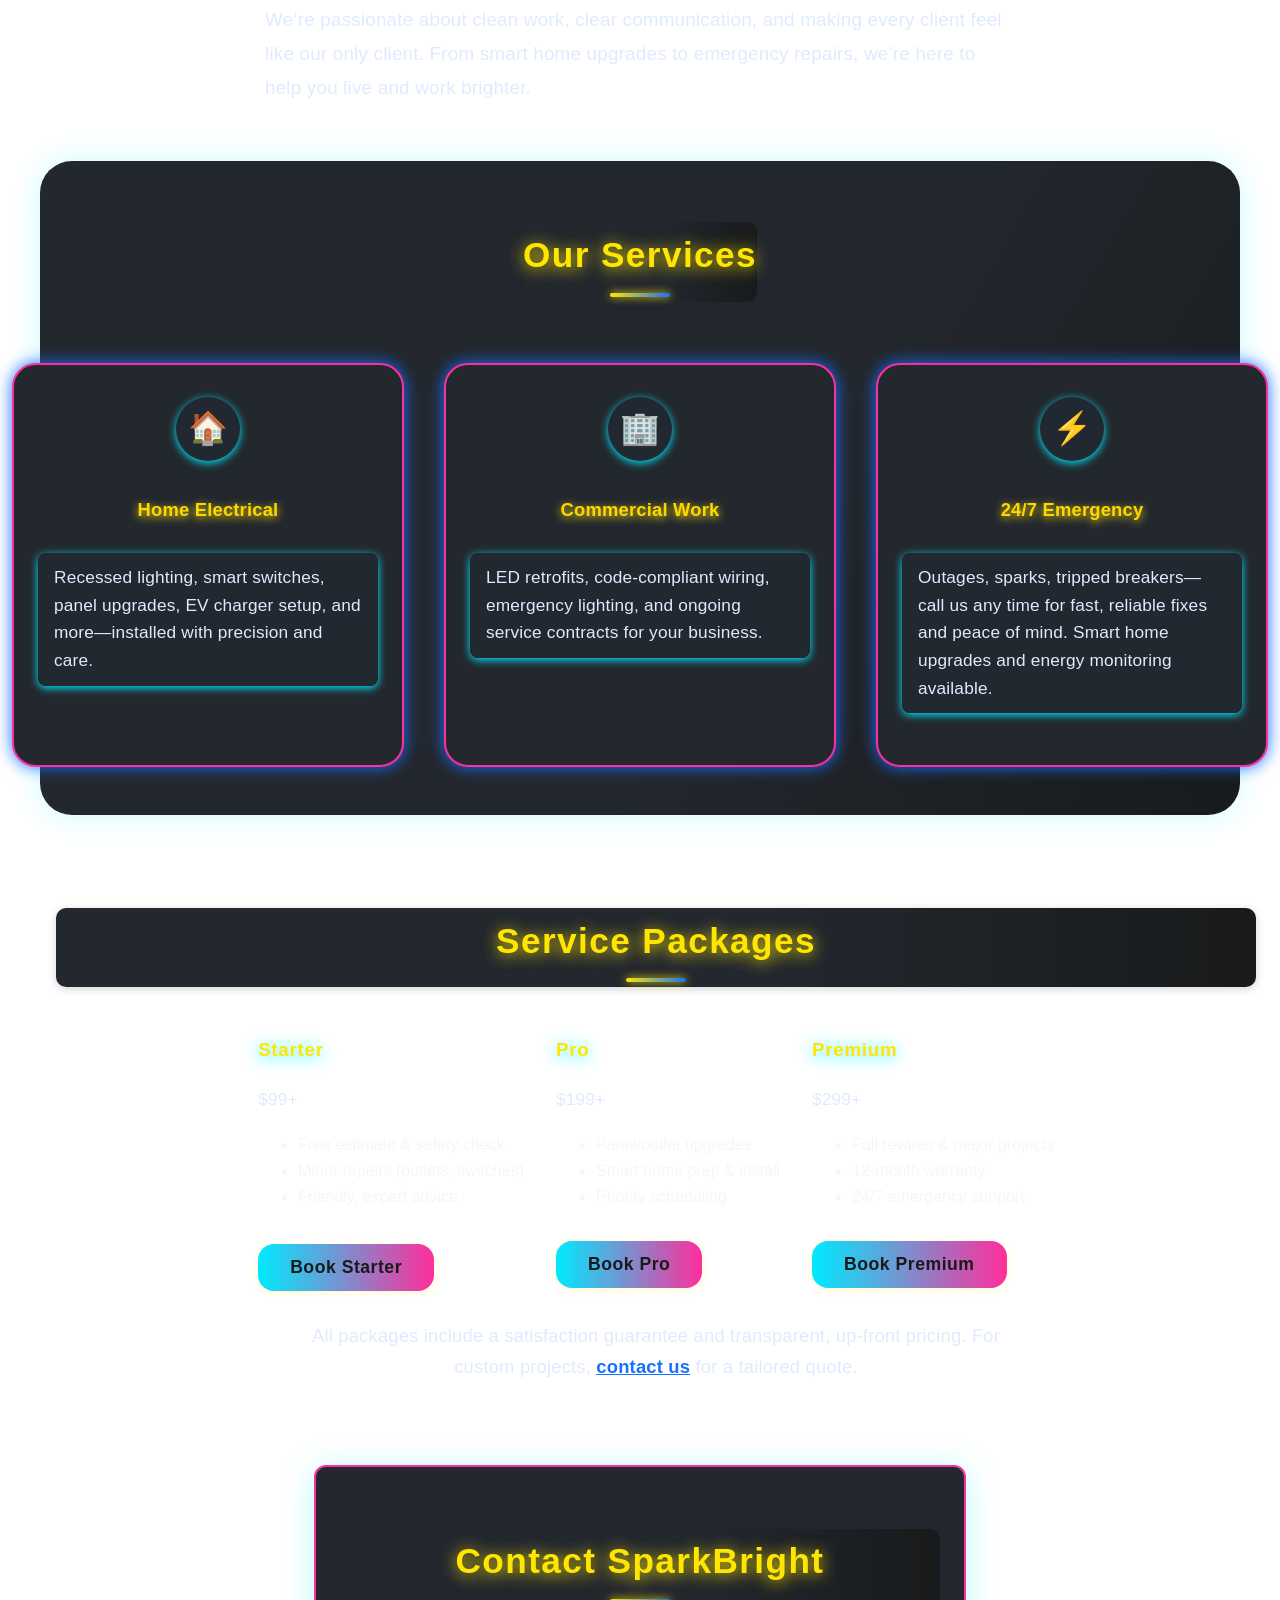
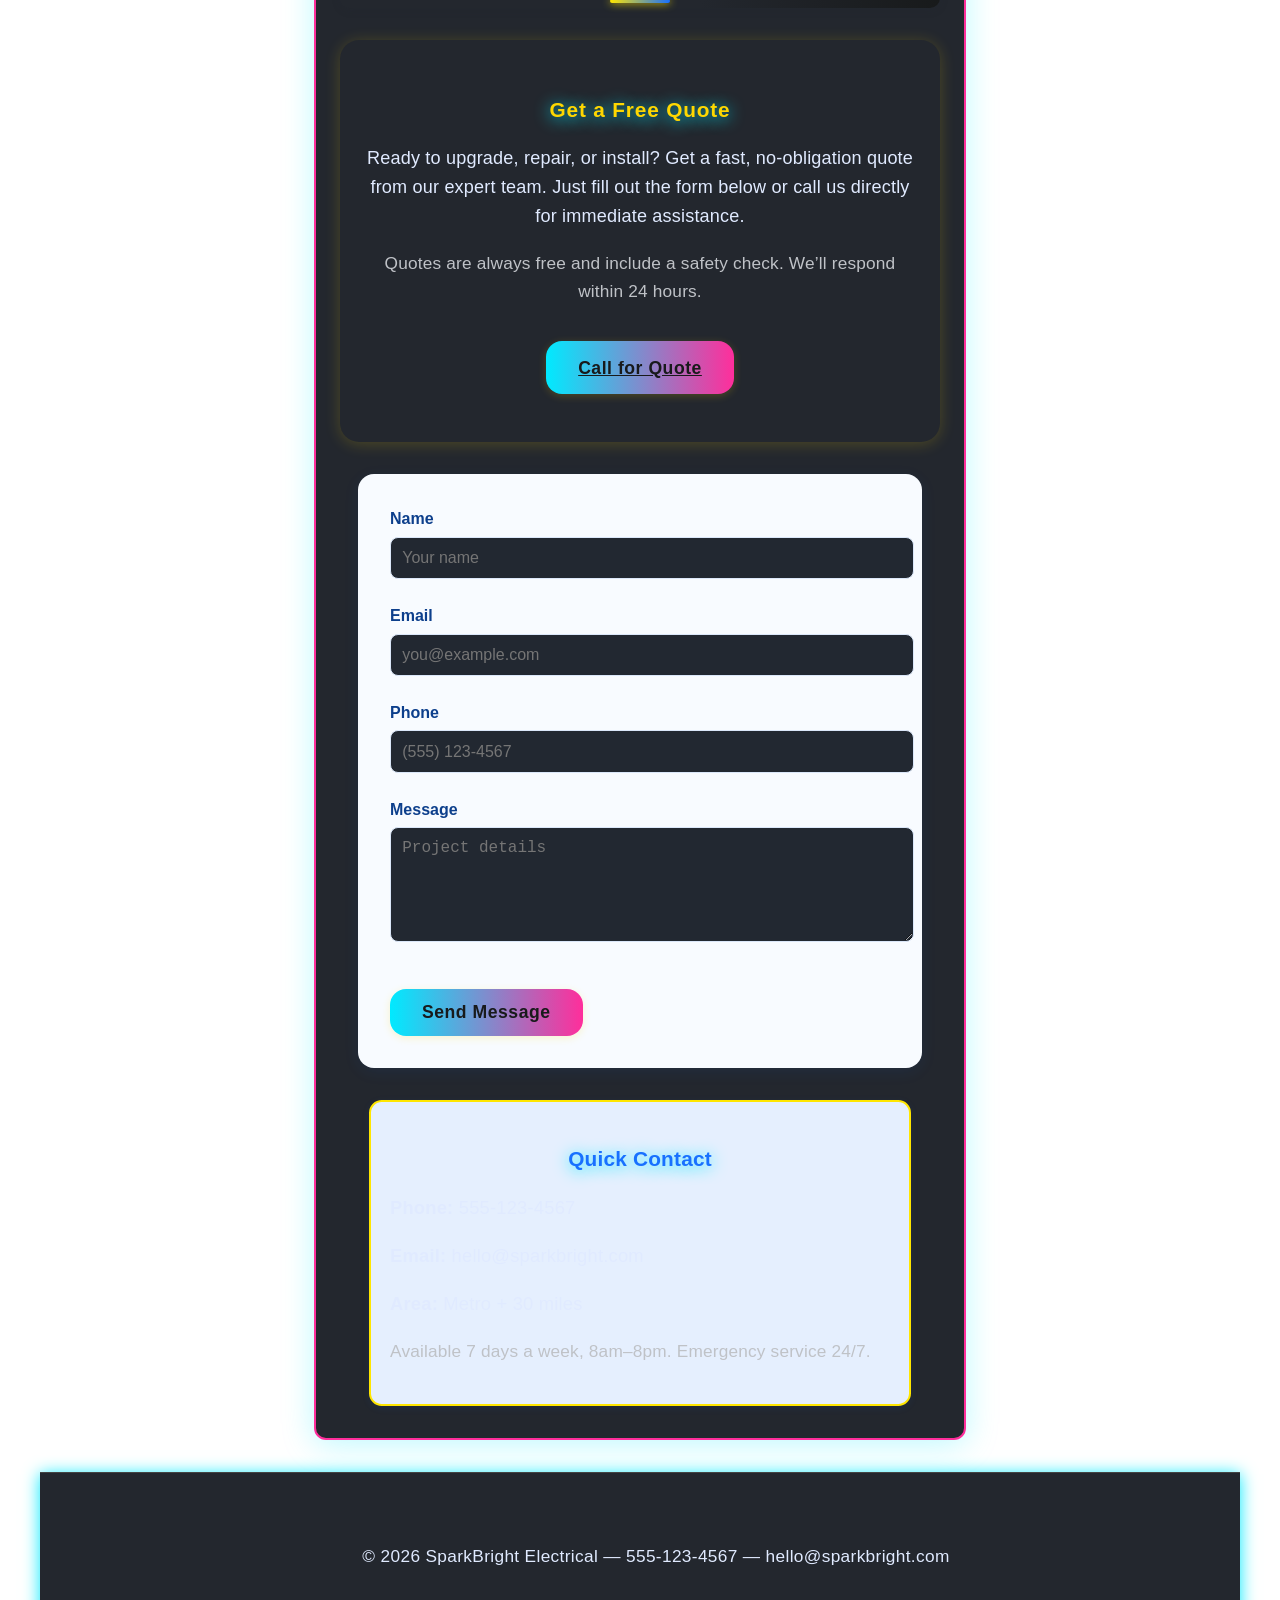
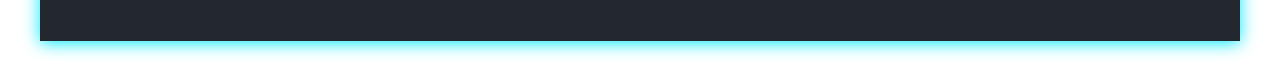
==== commit 2ac8e0b7: "Add files via upload" ====
--- a/electrician/index.html
+++ b/electrician/index.html
@@ -65,38 +65,63 @@
         </svg>
         <h2 class="hero-title">Safe. Smart. Speedy.</h2>
       </div>
-      <div class="hero-sub">Certified local electricians delivering modern upgrades, creative lighting, and fast repairs. We blend old-school craft with the latest smart home and energy-saving tech—so your space is safer, brighter, and future-ready.</div>
-      <a class="fancy-btn" href="#services">View Services</a>
-    </div>
-  </section>
+      <div class="hero-sub" style="font-size:1.35rem;max-width:700px;margin:0 auto 2rem auto;line-height:1.7;letter-spacing:0.01em;color:#e0eaff;">Your trusted local electricians for modern upgrades, creative lighting, and fast repairs. We combine expert craftsmanship with the latest smart home and energy-saving tech—making your space safer, brighter, and future-ready.</div>
+      <div class="hero-photo-slider" style="width:100%;max-width:900px;margin:0 auto 2rem auto;position:relative;height:340px;display:flex;align-items:center;justify-content:center;">
+        <img id="heroPhoto" src="images/electrician-1.jpg" alt="Lighting Install" style="width:112%;max-width:1120px;height:370px;object-fit:cover;border-radius:22px;box-shadow:0 2px 32px #00eaff;border:2.5px solid #ffe600;transition:opacity 0.6s;position:absolute;left:50%;top:0;transform:translateX(-50%);" />
+      </div>
+      <div style="height:48px;"></div>
+    </div>
+  </section>
+
+  <div style="width:100%;display:flex;justify-content:center;margin-bottom:2.5rem;">
+    <a class="fancy-btn" href="#services">View Services</a>
+  </div>
+      <script>
+        const heroPhotos = [
+          'images/electrician-1.jpg',
+          'images/electrician-2.jpg',
+          'images/electrician-3.jpg'
+        ];
+        let heroIndex = 0;
+        setInterval(() => {
+          heroIndex = (heroIndex + 1) % heroPhotos.length;
+          const img = document.getElementById('heroPhoto');
+          img.style.opacity = 0;
+          setTimeout(() => {
+            img.src = heroPhotos[heroIndex];
+            img.style.opacity = 1;
+          }, 600);
+        }, 3500);
+      </script>
+    </div>
+  </section>
+
 
   <span id="about" class="section-anchor"></span>
   <section class="container story animate-fadeup delay-1">
     <h2>Our Story</h2>
-    <p style="font-size:1.13rem;max-width:700px;margin:0 auto 1rem auto;">Founded in 2015 by <strong>Avery Miles</strong> and <strong>Jordan Clarke</strong>, SparkBright Electrical began with a single van and a promise: <em>do every job better than expected</em>. Our first project—restoring a storm-damaged café—sparked a reputation for reliability and care. Today, our team of eight licensed electricians brings that same dedication to homes and businesses across the region.</p>
+    <p style="font-size:1.18rem;max-width:750px;margin:0 auto 1.5rem auto;line-height:1.8;color:#e0eaff;">Founded in 2015 by <strong>Avery Miles</strong> and <strong>Jordan Clarke</strong>, SparkBright Electrical started with a single van and a promise: <em>do every job better than expected</em>. Our first project—restoring a storm-damaged café—sparked a reputation for reliability and care. Today, our team of eight licensed electricians brings that same dedication to homes and businesses across the region.</p>
     <p style="font-size:1.13rem;max-width:700px;margin:0 auto;">We’re passionate about clean work, clear communication, and making every client feel like our only client. From smart home upgrades to emergency repairs, we’re here to help you live and work brighter.</p>
+    <p style="font-size:1.18rem;max-width:750px;margin:0 auto 1.5rem auto;line-height:1.8;color:#e0eaff;">We’re passionate about clean work, clear communication, and making every client feel like our only client. From smart home upgrades to emergency repairs, we’re here to help you live and work brighter.</p>
   </section>
 
   <span id="services" class="section-anchor"></span>
   <section class="container animate-fadeup delay-2 services-balanced">
-    <h2 style="font-size:2.1rem;color:#1870ff;text-shadow:0 2px 12px #dbe7f9;letter-spacing:0.01em;text-align:center;margin-bottom:2.2rem;">Our Services</h2>
-    <div class="services-card-row">
-      <div class="service-card-balanced">
-        <div class="service-icon-large" style="background:#e5effe;"><span>🏠</span></div>
+    <h2 class="section-title">Our Services</h2>
+    <div class="services-card-row" style="display:flex;justify-content:center;gap:2.5rem;">
+      <div class="service-card-balanced" style="flex:1;max-width:340px;">
+        <div class="service-icon-large" style="background:#222831;margin-bottom:1rem;border-radius:50%;width:64px;height:64px;display:flex;align-items:center;justify-content:center;font-size:2rem;color:#ffe600;box-shadow:0 2px 8px #00eaff;">🏠</div>
         <h3>Home Electrical</h3>
-        <img src="images/electrician-1.jpg" alt="Lighting Install" />
         <p>Recessed lighting, smart switches, panel upgrades, EV charger setup, and more—installed with precision and care.</p>
       </div>
-      <div class="service-card-balanced">
-        <div class="service-icon-large" style="background:#e0f7fa;"><span>🏢</span></div>
+      <div class="service-card-balanced" style="flex:1;max-width:340px;">
+        <div class="service-icon-large" style="background:#222831;margin-bottom:1rem;border-radius:50%;width:64px;height:64px;display:flex;align-items:center;justify-content:center;font-size:2rem;color:#ffe600;box-shadow:0 2px 8px #00eaff;">🏢</div>
         <h3>Commercial Work</h3>
-        <img src="images/electrician-2.jpg" alt="Panel Upgrade" />
         <p>LED retrofits, code-compliant wiring, emergency lighting, and ongoing service contracts for your business.</p>
       </div>
-      <div class="service-card-balanced">
-        <div class="service-icon-large" style="background:#fff3e0;"><span>⚡</span></div>
+      <div class="service-card-balanced" style="flex:1;max-width:340px;">
+        <div class="service-icon-large" style="background:#222831;margin-bottom:1rem;border-radius:50%;width:64px;height:64px;display:flex;align-items:center;justify-content:center;font-size:2rem;color:#ffe600;box-shadow:0 2px 8px #00eaff;">⚡</div>
         <h3>24/7 Emergency</h3>
-        <img src="images/electrician-3.jpg" alt="Smart Home Setup" />
         <p>Outages, sparks, tripped breakers—call us any time for fast, reliable fixes and peace of mind. Smart home upgrades and energy monitoring available.</p>
       </div>
     </div>
@@ -109,7 +134,7 @@
 
   <span id="pricing" class="section-anchor"></span>
   <section class="container pricing animate-fadeup delay-4">
-    <h2>Service Packages</h2>
+    <h2 class="section-title">Service Packages</h2>
     <div class="pricing-grid">
       <div class="price-card">
         <h3>Starter</h3>
@@ -142,12 +167,18 @@
         <button class="fancy-btn">Book Premium</button>
       </div>
     </div>
-    <p style="text-align:center;margin-top:1.2rem;color:#5f6a7a;font-size:1.08rem;">All packages include a satisfaction guarantee and transparent, up-front pricing. For custom projects, <a href="#contact" style="color:#1870ff;text-decoration:underline;">contact us</a> for a tailored quote.</p>
+    <p style="text-align:center;margin-top:1.8rem;color:#e0eaff;font-size:1.15rem;line-height:1.7;max-width:700px;margin-left:auto;margin-right:auto;">All packages include a satisfaction guarantee and transparent, up-front pricing. For custom projects, <a href="#contact" style="color:var(--electric-blue);text-decoration:underline;font-weight:600;">contact us</a> for a tailored quote.</p>
   </section>
 
   <span id="contact" class="section-anchor"></span>
   <section class="container contact-card animate-fadeup delay-5">
-    <h2>Contact SparkBright</h2>
+    <h2 class="section-title">Contact SparkBright</h2>
+    <section class="get-quote" style="background:#23272e;padding:2rem 1.5rem;border-radius:1.2rem;box-shadow:0 2px 16px #ffd70033;max-width:600px;margin:2rem auto 2rem auto;text-align:center;">
+      <h3 style="color:#ffd700;font-size:1.3rem;margin-bottom:1rem;">Get a Free Quote</h3>
+      <p style="color:#e0eaff;font-size:1.13rem;margin-bottom:1.2rem;">Ready to upgrade, repair, or install? Get a fast, no-obligation quote from our expert team. Just fill out the form below or call us directly for immediate assistance.</p>
+      <p style="color:#bfc2c7;font-size:1.08rem;margin-bottom:1.2rem;">Quotes are always free and include a safety check. We’ll respond within 24 hours.</p>
+      <a href="tel:5551234567" class="fancy-btn" style="margin-bottom:1rem;display:inline-block;">Call for Quote</a>
+    </section>
     <form action="https://formspree.io/f/moqprzln" method="POST" class="contact-form" style="background:#f8fbff;padding:2rem;border-radius:1rem;box-shadow:0 4px 16px rgba(24,112,255,0.08);max-width:500px;margin:0 auto 2rem auto;">
       <label style="font-weight:600;color:#0d3f8c;">Name
         <input type="text" name="name" required placeholder="Your name" style="width:100%;padding:0.7rem;margin-top:0.3rem;border-radius:0.5rem;border:1px solid #dbe7f9;" />
@@ -164,16 +195,17 @@
       <button type="submit" class="fancy-btn" style="margin-top:1rem;">Send Message</button>
     </form>
     <div class="quick-info" style="background:#e5effe;padding:1.2rem;border-radius:0.8rem;box-shadow:0 2px 8px rgba(24,112,255,0.08);max-width:500px;margin:0 auto;">
-      <h3 style="color:#1870ff;font-weight:700;">Quick Contact</h3>
-      <p><strong>Phone:</strong> 555-123-4567</p>
-      <p><strong>Email:</strong> hello@sparkbright.com</p>
-      <p><strong>Area:</strong> Metro + 30 miles</p>
+      <h3 style="color:var(--electric-blue);font-weight:700;font-size:1.3rem;margin-bottom:1rem;">Quick Contact</h3>
+      <p style="font-size:1.15rem;color:#e0eaff;margin-bottom:0.5rem;"><strong>Phone:</strong> 555-123-4567</p>
+      <p style="font-size:1.15rem;color:#e0eaff;margin-bottom:0.5rem;"><strong>Email:</strong> hello@sparkbright.com</p>
+      <p style="font-size:1.15rem;color:#e0eaff;"><strong>Area:</strong> Metro + 30 miles</p>
+      <p style="font-size:1.08rem;color:#bfc2c7;margin-top:1rem;">Available 7 days a week, 8am–8pm. Emergency service 24/7.</p>
     </div>
   </section>
 
   <footer class="site-footer">
     <div class="container">
-      <p>&copy; 2026 SparkBright Electrical | 555-123-4567 | hello@sparkbright.com</p>
+          <p style="font-size:1.08rem;color:#e0eaff;letter-spacing:0.02em;margin:1.2rem 0;">&copy; 2026 SparkBright Electrical &mdash; 555-123-4567 &mdash; hello@sparkbright.com</p>
     </div>
   </footer>
 </body>
--- a/electrician/styles.css
+++ b/electrician/styles.css
@@ -1,472 +1,651 @@
-﻿/* --- Eye Candy Enhancements --- */
+﻿/* SparkBright Electrical - Clean Modern CSS Inspired by jp-electrical.uk */
+
+:root {
+  --primary-bg: #181a1b;
+  --card-bg: #23272e;
+  --accent: #ffd700;
+  --accent-dark: #bfa100;
+  --text-main: #f5f6fa;
+  --text-muted: #bfc2c7;
+  --heading: #ffd700;
+  --button-bg: #ffd700;
+  --button-text: #181a1b;
+  --shadow: 0 2px 16px #181a1b99;
+}
+
+body {
+  background: var(--primary-bg);
+  color: var(--text-main);
+  font-family: 'Segoe UI', 'Roboto', Arial, sans-serif;
+  margin: 0;
+  line-height: 1.6;
+}
+
+.site-header {
+  background: var(--card-bg);
+  color: var(--heading);
+  padding: 2rem 0 1rem 0;
+  text-align: center;
+  box-shadow: var(--shadow);
+}
+
+.site-nav a {
+  color: var(--accent);
+  font-weight: 600;
+  font-size: 1.1rem;
+  text-decoration: none;
+  padding: 0.4rem 1.2rem;
+  border-radius: 1.2rem;
+  transition: background 0.2s, color 0.2s;
+}
+.site-nav a:hover, .site-nav a.active {
+  color: var(--button-text);
+  background: var(--button-bg);
+}
+
+h1, h2, h3 {
+  color: var(--heading);
+  font-weight: 700;
+  letter-spacing: 0.02em;
+  margin-bottom: 1.2rem;
+}
+
+h2.section-title {
+  font-size: 2rem;
+  margin-bottom: 2rem;
+  text-align: center;
+  position: relative;
+}
+/* SparkBright Electrical - Bold Neon Glassmorphism Theme */
+
+:root {
+  --bg-gradient: linear-gradient(135deg, #1a1a2e 0%, #0f3460 100%);
+  --glass-bg: rgba(34, 40, 49, 0.85);
+  --glass-blur: 18px;
+  --neon-blue: #00eaff;
+  --neon-pink: #ff2e9b;
+  --neon-yellow: #ffe600;
+  --neon-green: #39ff14;
+  --text-main: #f5f6fa;
+  --text-muted: #bfc2c7;
+  --heading: #ffe600;
+  --button-bg: linear-gradient(90deg, #00eaff 0%, #ff2e9b 100%);
+  --button-text: #181a1b;
+  --shadow: 0 4px 32px #00eaff44;
+}
+
+body {
+  background: var(--bg-gradient);
+  color: var(--text-main);
+  font-family: 'Montserrat', 'Segoe UI', Arial, sans-serif;
+  margin: 0;
+  line-height: 1.7;
+}
+
+.site-header {
+  background: var(--glass-bg);
+  color: var(--heading);
+  padding: 2.5rem 0 1.5rem 0;
+  text-align: center;
+  box-shadow: var(--shadow);
+  backdrop-filter: blur(var(--glass-blur));
+  border-bottom: 2px solid var(--neon-blue);
+}
+
+.site-nav a {
+  color: var(--neon-blue);
+  font-weight: 700;
+  font-size: 1.15rem;
+  text-decoration: none;
+  padding: 0.5rem 1.5rem;
+  border-radius: 1.5rem;
+  transition: background 0.2s, color 0.2s;
+  background: transparent;
+}
+.site-nav a:hover, .site-nav a.active {
+  color: var(--neon-pink);
+  background: var(--glass-bg);
+  box-shadow: 0 0 12px var(--neon-pink);
+}
+
+h1, h2, h3 {
+  color: var(--heading);
+  font-weight: 800;
+  letter-spacing: 0.04em;
+  margin-bottom: 1.3rem;
+  text-shadow: 0 2px 16px var(--neon-blue);
+}
+
+h2.section-title {
+  font-size: 2.3rem;
+  margin-bottom: 2.2rem;
+  text-align: center;
+  position: relative;
+  color: var(--neon-pink);
+  text-shadow: 0 2px 16px var(--neon-yellow);
+}
+h2.section-title::after {
+  content: '';
+  display: block;
+  margin: 0.8rem auto 0 auto;
+  width: 60px;
+  height: 4px;
+  background: linear-gradient(90deg, var(--neon-blue), var(--neon-yellow), var(--neon-pink));
+  border-radius: 2px;
+  box-shadow: 0 0 12px var(--neon-blue);
+}
+
+.hero-title {
+  font-size: 2.5rem;
+  font-weight: 900;
+  color: var(--neon-yellow);
+  text-align: center;
+  margin-bottom: 1rem;
+  text-shadow: 0 2px 16px var(--neon-blue);
+}
+.hero-sub {
+  font-size: 1.25rem;
+  color: var(--neon-blue);
+  text-align: center;
+  margin-bottom: 2.2rem;
+  max-width: 700px;
+  margin-left: auto;
+  margin-right: auto;
+  background: var(--glass-bg);
+  border-radius: 12px;
+  padding: 1rem 2rem;
+  box-shadow: 0 2px 16px var(--neon-blue);
+}
+
+.container {
+  width: 100%;
+  max-width: 1200px;
+  margin: 0 auto;
+  padding: 2.5rem 1rem;
+}
+
 .services-balanced {
-  position: relative;
-  background: linear-gradient(120deg, #f8fbff 60%, #e5effe 100%);
-  overflow: hidden;
-}
-.services-balanced::before {
-  content: "";
-  position: absolute;
-  top: 0; left: 0; right: 0; bottom: 0;
-  background: linear-gradient(120deg, #e5effe 0%, #30aaff 100%);
-  opacity: 0.13;
-  z-index: 0;
-  animation: bgMove 12s ease-in-out infinite alternate;
-}
-.services-balanced h2 {
-  position: relative;
-  z-index: 1;
-  display: inline-block;
-}
-.services-balanced h2::after {
-  content: "";
-  display: block;
-  margin: 0.5rem auto 0 auto;
-  width: 60%;
-  height: 4px;
-  border-radius: 2px;
-  background: linear-gradient(90deg, #30aaff 0%, #ffe600 100%);
-  animation: underlineGlow 2.2s infinite alternate;
-}
-@keyframes underlineGlow {
-  0% { box-shadow: 0 0 0 #ffe600; }
-  100% { box-shadow: 0 0 16px #ffe600, 0 0 32px #30aaff; }
-}
-.services-card-row {
-  position: relative;
-  z-index: 1;
-}
+  display: flex;
+  flex-wrap: wrap;
+  justify-content: center;
+  gap: 2.5rem;
+  padding: 2.5rem 0;
+  background: var(--glass-bg);
+  border-radius: 24px;
+  box-shadow: var(--shadow);
+  backdrop-filter: blur(var(--glass-blur));
+}
+
 .service-card-balanced {
-  transition: box-shadow 0.3s, transform 0.3s;
-  box-shadow: 0 8px 32px rgba(24,112,255,0.10), 0 2px 8px rgba(31, 76, 163, 0.08);
-  opacity: 0;
-  transform: translateY(40px);
-  animation: fadeInUp 1.1s forwards;
-}
-.service-card-balanced:nth-child(1) { animation-delay: 0.2s; }
-.service-card-balanced:nth-child(2) { animation-delay: 0.5s; }
-.service-card-balanced:nth-child(3) { animation-delay: 0.8s; }
-.service-card-balanced:hover {
-  box-shadow: 0 0 0 4px #ffe600, 0 8px 32px rgba(24,112,255,0.18);
-  transform: translateY(-8px) scale(1.04);
-}
-@keyframes fadeInUp {
-  to {
-    opacity: 1;
-    transform: translateY(0);
-  }
-}
-/* --- Balanced Services Card Row --- */
-.services-balanced {
-  width: 100%;
-  max-width: 1450px;
-  margin: 0 auto 3.5rem auto;
-  border-radius: 2.2rem;
-  box-shadow: 0 12px 48px rgba(24,112,255,0.10), 0 2px 8px rgba(31, 76, 163, 0.08);
-  overflow: hidden;
-}
-.services-card-row {
-  display: flex;
-  flex-direction: row;
-  justify-content: center;
-  align-items: stretch;
-  gap: 2.5rem;
-  width: 100%;
-}
-.service-card-balanced {
-  flex: 1 1 0;
-  background: #fff;
-  border-radius: 1.3rem;
-  box-shadow: 0 8px 32px rgba(24,112,255,0.10), 0 2px 8px rgba(31, 76, 163, 0.08);
-  border: 2.5px solid #e5effe;
-  padding: 2.2rem 1.5rem 1.3rem 1.5rem;
+  background: var(--glass-bg);
+  border-radius: 18px;
+  box-shadow: 0 4px 32px var(--neon-blue);
+  padding: 2.2rem 1.7rem;
+  width: 360px;
   display: flex;
   flex-direction: column;
   align-items: center;
-  text-align: center;
-  min-width: 0;
-  max-width: 370px;
-}
-.service-icon-large {
-  width: 64px;
-  height: 64px;
+  margin-bottom: 1.2rem;
+  transition: transform 0.3s, box-shadow 0.3s;
+  backdrop-filter: blur(var(--glass-blur));
+  border: 2px solid var(--neon-pink);
+}
+.service-card-balanced:hover {
+  transform: scale(1.06);
+  box-shadow: 0 0 32px var(--neon-green), 0 0 16px var(--neon-pink);
+  border-color: var(--neon-yellow);
+}
+.service-card-balanced img {
+  width: 240px;
+  height: 240px;
+  object-fit: cover;
+  border-radius: 14px;
+  margin-bottom: 1.3rem;
+  box-shadow: 0 2px 24px var(--neon-blue);
+  border: 2px solid var(--neon-yellow);
+}
+.service-card-balanced h3 {
+  font-size: 1.25rem;
+  color: var(--neon-pink);
+  margin-bottom: 0.8rem;
+  text-shadow: 0 2px 8px var(--neon-yellow);
+}
+.service-card-balanced p {
+  color: var(--text-main);
+  font-size: 1.13rem;
+  margin-bottom: 1.2rem;
+  line-height: 1.7;
+  background: var(--glass-bg);
+  border-radius: 8px;
+  padding: 0.7rem 1rem;
+  box-shadow: 0 2px 8px var(--neon-blue);
+}
+
+.pricing-grid {
   display: flex;
-  align-items: center;
+  flex-wrap: wrap;
+  gap: 2.5rem;
   justify-content: center;
-  border-radius: 50%;
-  margin-bottom: 1.1rem;
+  margin-top: 2rem;
+}
+.pricing-card {
+  background: var(--glass-bg);
+  border-radius: 18px;
+  box-shadow: 0 4px 32px var(--neon-pink);
+  padding: 2.2rem 1.7rem;
+  width: 360px;
+  color: var(--text-main);
+  margin-bottom: 1.2rem;
+  transition: box-shadow 0.3s, transform 0.3s;
+  border: 2px solid var(--neon-blue);
+  backdrop-filter: blur(var(--glass-blur));
+}
+.pricing-card:hover {
+  box-shadow: 0 0 32px var(--neon-yellow), 0 0 16px var(--neon-green);
+  transform: scale(1.06);
+  border-color: var(--neon-pink);
+}
+.pricing-card h3 {
+  font-size: 1.25rem;
+  color: var(--neon-yellow);
+  margin-bottom: 0.8rem;
+  text-shadow: 0 2px 8px var(--neon-blue);
+}
+.pricing-card .price {
   font-size: 2.2rem;
-  box-shadow: 0 2px 8px rgba(24,112,255,0.10);
-}
-.service-card-balanced img {
+  font-weight: 900;
+  color: var(--neon-green);
+  margin-bottom: 1.2rem;
+  text-shadow: 0 2px 8px var(--neon-yellow);
+}
+.pricing-card ul {
+  list-style: none;
+  padding: 0;
+  margin: 0 0 1.2rem 0;
+}
+.pricing-card li {
+  margin-bottom: 0.5rem;
+  font-size: 1.13rem;
+  color: var(--neon-blue);
+}
+
+.glow-btn, .fancy-btn {
+  background: var(--button-bg);
+  color: var(--button-text);
+  border: none;
+  border-radius: 18px;
+  padding: 1rem 2.2rem;
+  font-size: 1.18rem;
+  font-weight: bold;
+  box-shadow: 0 2px 16px var(--neon-pink);
+  cursor: pointer;
+  transition: box-shadow 0.3s, background 0.3s;
+  margin-top: 1.2rem;
+  letter-spacing: 0.03em;
+}
+.glow-btn:hover, .fancy-btn:hover {
+  background: linear-gradient(90deg, var(--neon-pink), var(--neon-blue));
+  color: var(--neon-yellow);
+  box-shadow: 0 0 32px var(--neon-yellow);
+}
+
+.contact-card {
+  background: var(--glass-bg);
+  border-radius: 18px;
+  box-shadow: 0 4px 32px var(--neon-blue);
+  padding: 2.2rem 1.7rem;
+  max-width: 600px;
+  margin: 2.5rem auto;
+  backdrop-filter: blur(var(--glass-blur));
+  border: 2px solid var(--neon-pink);
+}
+.contact-form label {
+  color: var(--neon-yellow);
+  font-weight: 700;
+  margin-bottom: 0.6rem;
+  display: block;
+}
+.contact-form input,
+.contact-form textarea {
   width: 100%;
-  max-width: 320px;
-  height: 180px;
-  object-fit: cover;
-  border-radius: 1.1rem;
-  margin-bottom: 1.1rem;
-  box-shadow: 0 8px 32px rgba(24,112,255,0.10);
-}
-.service-card-balanced h3 {
-  margin-bottom: 0.5rem;
-  color: #0d3f8c;
+  padding: 0.8rem;
+  margin-top: 0.4rem;
+  border-radius: 0.7rem;
+  border: 1px solid var(--neon-blue);
+  background: #222831;
+  color: var(--text-main);
+  font-size: 1.08rem;
+  margin-bottom: 1.2rem;
+}
+.contact-form button {
+  background: var(--button-bg);
+  color: var(--button-text);
+  border: none;
+  border-radius: 18px;
+  padding: 1rem 2.2rem;
   font-size: 1.18rem;
-  font-weight: 800;
-  letter-spacing: 0.01em;
-}
-.service-card-balanced p {
-  color: #5f6a7a;
+  font-weight: bold;
+  box-shadow: 0 2px 16px var(--neon-pink);
+  cursor: pointer;
+  transition: box-shadow 0.3s, background 0.3s;
+}
+.contact-form button:hover {
+  background: linear-gradient(90deg, var(--neon-pink), var(--neon-blue));
+  color: var(--neon-yellow);
+  box-shadow: 0 0 32px var(--neon-yellow);
+}
+.quick-info {
+  background: var(--glass-bg);
+  padding: 1.5rem;
+  border-radius: 1.2rem;
+  box-shadow: 0 2px 16px var(--neon-blue);
+  color: var(--text-main);
+  margin-top: 2rem;
+  backdrop-filter: blur(var(--glass-blur));
+  border: 2px solid var(--neon-yellow);
+}
+.quick-info h3 {
+  color: var(--neon-pink);
+  font-size: 1.18rem;
+  font-weight: 700;
+  margin-bottom: 0.8rem;
+}
+.quick-info p {
+  color: var(--neon-blue);
+  font-size: 1.13rem;
+  margin-bottom: 0.6rem;
+}
+.site-footer {
+  text-align: center;
   font-size: 1.08rem;
-  margin-bottom: 0.7rem;
-}
-@media (max-width: 1100px) {
-  .services-card-row {
+  padding: 1.5rem 0;
+  background: var(--glass-bg);
+  color: var(--neon-yellow);
+  border-top: 2px solid var(--neon-blue);
+  box-shadow: 0 2px 16px var(--neon-blue);
+  backdrop-filter: blur(var(--glass-blur));
+}
+.site-footer p {
+  margin: 0;
+}
+@media (max-width: 900px) {
+  .container {
+    padding: 1.2rem 0.5rem;
+  }
+  .services-balanced, .pricing-grid {
     flex-direction: column;
-    gap: 2.2rem;
     align-items: center;
-  }
-  .service-card-balanced {
-    max-width: 420px;
-    width: 100%;
-  }
-}
-/* --- Services Section Two-Column Layout with Photos --- */
-.services-cards {
-  display: flex;
-  flex-direction: column;
-  gap: 3.5rem;
-  margin-top: 2.5rem;
+    gap: 1.5rem;
+  }
+  .service-card-balanced, .pricing-card {
+    width: 98%;
+    min-width: 220px;
+  }
+  .service-card-balanced img {
+    width: 90vw;
+    max-width: 320px;
+    height: auto;
+  }
+}
+
+h2.section-title::after {
+  content: '';
+  display: block;
+  margin: 0.7rem auto 0 auto;
+  width: 48px;
+  height: 3px;
+  background: var(--accent);
+  border-radius: 2px;
+}
+
+.hero-title {
+  font-size: 2.2rem;
+  font-weight: 700;
+  color: var(--heading);
+  text-align: center;
+  margin-bottom: 0.8rem;
+}
+.hero-sub {
+  font-size: 1.15rem;
+  color: var(--text-muted);
+  text-align: center;
+  margin-bottom: 2rem;
+  max-width: 700px;
+  margin-left: auto;
+  margin-right: auto;
+}
+
+.container {
   width: 100%;
   max-width: 1200px;
-  margin-left: auto;
-  margin-right: auto;
-}
-.service-row {
+  margin: 0 auto;
+  padding: 2rem 1rem;
+}
+
+.services-balanced {
   display: flex;
-  flex-direction: row;
-  align-items: stretch;
-  gap: 4.5rem;
-  margin-bottom: 0.5rem;
-  width: 100%;
-}
-.service-row.reverse {
-  flex-direction: row-reverse;
-}
-.service-photo-col {
-  flex: 1 1 520px;
-  min-width: 340px;
-  display: flex;
-  align-items: center;
+  flex-wrap: wrap;
   justify-content: center;
-}
-.service-photo-col img {
-  width: 100%;
-  max-width: 520px;
-  height: 380px;
-  object-fit: cover;
-  border-radius: 1.5rem;
-  box-shadow: 0 16px 48px rgba(24,112,255,0.15), 0 2px 8px rgba(31, 76, 163, 0.13);
-}
-.service-info-col {
-  flex: 1 1 420px;
-  min-width: 340px;
-  display: flex;
-  flex-direction: column;
-  align-items: flex-start;
-  justify-content: center;
-  background: #fff;
-  border-radius: 1.5rem;
-  box-shadow: 0 12px 40px rgba(24,112,255,0.13), 0 2px 8px rgba(31, 76, 163, 0.10);
-  border: 2.5px solid #e5effe;
-  padding: 2.8rem 2.5rem 2.1rem 2.5rem;
-  min-width: 0;
-}
-.service-info-col h3 {
-  margin-bottom: 0.5rem;
-  color: #0d3f8c;
-  font-size: 1.18rem;
-  font-weight: 800;
-  letter-spacing: 0.01em;
-}
-.service-info-col p {
-  color: #5f6a7a;
-  font-size: 1.08rem;
-  margin-bottom: 0.7rem;
-}
-@media (max-width: 1200px) {
-  .service-row, .service-row.reverse {
-    gap: 2rem;
-  }
-  .service-photo-col img {
-    max-width: 100%;
-    height: 260px;
-  }
-  .service-info-col {
-    padding: 1.5rem 1.2rem 1.2rem 1.2rem;
-  }
-}
-@media (max-width: 900px) {
-  .service-row, .service-row.reverse {
-    flex-direction: column;
-    gap: 1.2rem;
-  }
-  .service-photo-col img {
-    max-width: 100%;
-    height: 180px;
-  }
-  .service-info-col {
-    padding: 1.2rem 1rem 1.1rem 1rem;
-  }
-}
-/* --- Large Photo Feature Boxes --- */
-.photo-feature-box {
-  width: 100%;
-  max-width: 520px;
-  margin: 2.2rem auto 2.2rem auto;
-  background: #fff;
-  border-radius: 1.3rem;
-  box-shadow: 0 12px 40px rgba(24,112,255,0.13), 0 2px 8px rgba(31, 76, 163, 0.10);
-  overflow: hidden;
+  gap: 2rem;
+  padding: 2rem 0;
+  background: var(--card-bg);
+  border-radius: 16px;
+  box-shadow: var(--shadow);
+}
+
+.service-card-balanced {
+  background: var(--card-bg);
+  border-radius: 12px;
+  box-shadow: var(--shadow);
+  padding: 2rem 1.5rem;
+  width: 340px;
   display: flex;
   flex-direction: column;
   align-items: center;
-  padding: 0 0 1.1rem 0;
-}
-.photo-feature-box img {
-  width: 100%;
-  max-width: 520px;
-  height: 320px;
+  margin-bottom: 1rem;
+  transition: transform 0.3s, box-shadow 0.3s;
+}
+.service-card-balanced:hover {
+  transform: scale(1.04);
+  box-shadow: 0 4px 24px var(--accent-dark);
+}
+.service-card-balanced img {
+  width: 220px;
+  height: 220px;
   object-fit: cover;
-  display: block;
-  border-radius: 1.3rem 1.3rem 0 0;
-}
-.photo-caption {
-  font-size: 1.13rem;
-  color: #1870ff;
-  font-weight: 700;
-  margin-top: 0.7rem;
-  text-align: center;
-  letter-spacing: 0.01em;
-}
+  border-radius: 10px;
+  margin-bottom: 1.2rem;
+  box-shadow: 0 2px 16px #181a1b99;
+}
+.service-card-balanced h3 {
+  font-size: 1.15rem;
+  color: var(--heading);
+  margin-bottom: 0.7rem;
+}
+.service-card-balanced p {
+  color: var(--text-main);
+  font-size: 1.08rem;
+  margin-bottom: 1.2rem;
+  line-height: 1.6;
+}
+
 .pricing-grid {
-  display: grid;
-  grid-template-columns: repeat(auto-fit, minmax(260px, 1fr));
+  display: flex;
+  flex-wrap: wrap;
   gap: 2rem;
   justify-content: center;
   margin-top: 1.5rem;
 }
-.price-card {
-  background: #fff;
-  border-radius: 1.2rem;
-  box-shadow: 0 8px 32px rgba(24,112,255,0.10), 0 2px 8px rgba(31, 76, 163, 0.08);
-  border: 2.5px solid #e5effe;
-  padding: 2.2rem 1.5rem 1.3rem 1.5rem;
-  text-align: center;
-  transition: box-shadow 0.22s, border-color 0.22s, transform 0.22s;
-  position: relative;
-  overflow: hidden;
-}
-.price-card.featured {
-  border-color: #30aaff;
-  box-shadow: 0 16px 48px rgba(24,112,255,0.18), 0 8px 24px rgba(31, 76, 163, 0.13);
-  transform: scale(1.03);
-}
-.price-card:hover {
-  box-shadow: 0 16px 48px rgba(24,112,255,0.18), 0 8px 24px rgba(31, 76, 163, 0.13);
-  border-color: #30aaff;
-  transform: translateY(-6px) scale(1.03);
-}
-.price-card h3 {
-  margin-bottom: 0.5rem;
-  color: #0d3f8c;
-  font-size: 1.18rem;
-  font-weight: 800;
-  letter-spacing: 0.01em;
-}
-.price {
-  font-size: 2.2rem;
-  font-weight: 900;
-  color: #0d3f8c;
+.pricing-card {
+  background: var(--card-bg);
+  border-radius: 12px;
+  box-shadow: var(--shadow);
+  padding: 2rem 1.5rem;
+  width: 340px;
+  color: var(--text-main);
+  margin-bottom: 1rem;
+  transition: box-shadow 0.3s, transform 0.3s;
+}
+.pricing-card:hover {
+  box-shadow: 0 4px 24px var(--accent-dark);
+  transform: scale(1.04);
+}
+.pricing-card h3 {
+  font-size: 1.15rem;
+  color: var(--heading);
   margin-bottom: 0.7rem;
 }
-.price-card ul {
+.pricing-card .price {
+  font-size: 2rem;
+  font-weight: 700;
+  color: var(--accent);
+  margin-bottom: 1rem;
+}
+.pricing-card ul {
   list-style: none;
   padding: 0;
   margin: 0 0 1.2rem 0;
 }
-.price-card li {
+.pricing-card li {
   margin-bottom: 0.4rem;
   font-size: 1.08rem;
-}
-
-/* --- Services Section Professional Cards --- */
-.services-cards {
-  display: grid;
-  grid-template-columns: repeat(auto-fit, minmax(260px, 1fr));
-  gap: 2rem;
+  color: var(--text-muted);
+}
+
+.glow-btn, .fancy-btn {
+  background: var(--button-bg);
+  color: var(--button-text);
+  border: none;
+  border-radius: 16px;
+  padding: 0.8rem 2rem;
+  font-size: 1.1rem;
+  font-weight: bold;
+  box-shadow: 0 2px 8px #ffd70033;
+  cursor: pointer;
+  transition: box-shadow 0.3s, background 0.3s;
+  margin-top: 1rem;
+}
+.glow-btn:hover, .fancy-btn:hover {
+  background: var(--accent-dark);
+  color: var(--text-main);
+}
+
+.contact-card {
+  background: var(--card-bg);
+  border-radius: 12px;
+  box-shadow: var(--shadow);
+  padding: 2rem 1.5rem;
+  max-width: 600px;
+  margin: 2rem auto;
+}
+.contact-form label {
+  color: var(--heading);
+  font-weight: 600;
+  margin-bottom: 0.5rem;
+  display: block;
+}
+.contact-form input,
+.contact-form textarea {
+  width: 100%;
+  padding: 0.7rem;
+  margin-top: 0.3rem;
+  border-radius: 0.5rem;
+  border: 1px solid #444;
+  background: #222831;
+  color: var(--text-main);
+  font-size: 1rem;
+  margin-bottom: 1rem;
+}
+.contact-form button {
+  background: var(--button-bg);
+  color: var(--button-text);
+  border: none;
+  border-radius: 16px;
+  padding: 0.8rem 2rem;
+  font-size: 1.1rem;
+  font-weight: bold;
+  box-shadow: 0 2px 8px #ffd70033;
+  cursor: pointer;
+  transition: box-shadow 0.3s, background 0.3s;
+}
+.contact-form button:hover {
+  background: var(--accent-dark);
+  color: var(--text-main);
+}
+.quick-info {
+  background: #222831;
+  padding: 1.2rem;
+  border-radius: 0.8rem;
+  box-shadow: var(--shadow);
+  color: var(--text-main);
   margin-top: 1.5rem;
 }
-.service-box {
-  display: flex;
-  flex-direction: column;
-  align-items: center;
-  background: #fff;
-  border-radius: 1.2rem;
-  box-shadow: 0 8px 32px rgba(24,112,255,0.10), 0 2px 8px rgba(31, 76, 163, 0.08);
-  border: 2.5px solid #e5effe;
-  padding: 2.2rem 1.5rem 1.3rem 1.5rem;
-  transition: box-shadow 0.22s, border-color 0.22s, transform 0.22s;
-  position: relative;
-  overflow: hidden;
-}
-.service-box:hover {
-  box-shadow: 0 16px 48px rgba(24,112,255,0.18), 0 8px 24px rgba(31, 76, 163, 0.13);
-  border-color: #30aaff;
-  transform: translateY(-6px) scale(1.03);
-}
-.service-icon {
-  width: 56px;
-  height: 56px;
-  display: flex;
-  align-items: center;
-  justify-content: center;
-  border-radius: 50%;
-  margin-bottom: 1.1rem;
-  font-size: 2rem;
-  box-shadow: 0 2px 8px rgba(24,112,255,0.10);
-}
-.service-content h3 {
+.quick-info h3 {
+  color: var(--heading);
+  font-size: 1.15rem;
+  font-weight: 600;
+  margin-bottom: 0.7rem;
+}
+.quick-info p {
+  color: var(--text-main);
+  font-size: 1.08rem;
   margin-bottom: 0.5rem;
-  color: #0d3f8c;
-  font-size: 1.18rem;
-  font-weight: 800;
-  letter-spacing: 0.01em;
-  text-align: center;
-}
-.service-content p {
-  color: #5f6a7a;
-  font-size: 1.08rem;
-  text-align: center;
-}
-
-/* --- Gallery Section Enhancements --- */
-.gallery-showcase {
-  display: grid;
-  grid-template-columns: repeat(auto-fit, minmax(210px, 1fr));
-  gap: 1.2rem;
-  margin-top: 1.2rem;
-}
-.photo-card {
-  position: relative;
-  overflow: hidden;
-  border-radius: 1.2rem;
-  box-shadow: 0 12px 32px rgba(48, 148, 255, 0.18), 0 2px 8px rgba(31, 76, 163, 0.13);
-  transition: transform .28s cubic-bezier(.4,1,.4,1), box-shadow .28s, filter .28s;
-}
-.photo-card img {
-  width: 100%;
-  height: 170px;
-  object-fit: cover;
-  display: block;
-  filter: brightness(1.04) saturate(1.15);
-  transition: filter 0.3s;
-}
-.photo-card:hover img {
-  filter: brightness(1.12) saturate(1.25) blur(1px);
-}
-.photo-overlay {
-  position: absolute;
-  left: 0; right: 0; bottom: 0; top: 0;
-  background: linear-gradient(120deg,rgba(24,112,255,0.12) 60%,rgba(13,63,140,0.18) 100%);
-  color: #fff;
-  display: flex;
-  align-items: center;
-  justify-content: center;
-  opacity: 0;
-  font-size: 1.25rem;
-  font-weight: 700;
-  letter-spacing: 0.01em;
-  transition: opacity 0.3s;
-  border-radius: 1.2rem;
-  text-shadow: 0 2px 8px #0d3f8c;
-}
-.photo-card:hover .photo-overlay {
-  opacity: 1;
-}
+}
+.site-footer {
+  text-align: center;
+  font-size: 1rem;
+  padding: 1.2rem 0;
+  background: var(--card-bg);
+  color: var(--text-muted);
+  border-top: 1px solid #444;
+}
+.site-footer p {
+  margin: 0;
+}
+@media (max-width: 900px) {
+  .container {
+    padding: 1rem 0.5rem;
+  }
+  .services-balanced, .pricing-grid {
+    flex-direction: column;
+    align-items: center;
+    gap: 1.2rem;
+  }
+  .service-card-balanced, .pricing-card {
+    width: 95%;
+    min-width: 220px;
+  }
+  .service-card-balanced img {
+    width: 90vw;
+    max-width: 320px;
+    height: auto;
+  }
+}
+/* --- Modern Electrician Dark Theme --- */
 :root {
-  --bg: #f8fbff;
-  --surface: #ffffff;
-  --primary: #0d3f8c;
-  --muted: #5f6a7a;
-  --glass: rgba(255,255,255,0.7);
-  --glass-blur: 18px;
-  /* Typography improvements */
-  --glow: 0 0 8px #30aaff, 0 0 16px #0d3f8c;
-}
-
-* { box-sizing: border-box; }
+  --electric-blue: #00eaff;
+  --electric-yellow: #ffd700;
+  --electric-orange: #ff9800;
+  --electric-green: #39ff14;
+  --card-bg: #23272e;
+  --card-glow: 0 0 16px var(--electric-blue);
+}
+
 body {
+  background: linear-gradient(135deg, #181a1b 0%, #222831 100%) fixed;
+  color: #f5f6fa;
+  font-family: 'Segoe UI', 'Roboto', Arial, sans-serif;
   margin: 0;
-  font-family: "Inter", "Segoe UI", system-ui, -apple-system, BlinkMacSystemFont, sans-serif;
-  color: var(--text, #1a2740);
-  background: linear-gradient(120deg, #e5effe 0%, #f8fbff 100%) fixed;
-  /* Heading improvements */
-  animation: bgMove 12s ease-in-out infinite alternate;
   line-height: 1.6;
 }
-@keyframes bgMove {
-  0% { background-position: 0% 50%; }
-  100% { background-position: 100% 50%; }
-}
-
-/* General Styling */
-body {
-  margin: 0;
-  font-family: "Inter", "Segoe UI", system-ui, -apple-system, BlinkMacSystemFont, sans-serif;
-  color: var(--text, #1a2740);
-  background: linear-gradient(120deg, #e5effe 0%, #f8fbff 100%) fixed;
-  animation: bgMove 12s ease-in-out infinite alternate;
-  line-height: 1.6;
-}
-
-.container {
-  width: 100%;
-  max-width: 1400px;
-  margin: 0 auto;
-  padding: 1.5rem 0;
-}
-
-.services-section {
-  width: 100vw;
-  max-width: 100vw;
-  margin-left: 50%;
-  transform: translateX(-50%);
-  background: linear-gradient(90deg, #f8fbff 60%, #e5effe 100%);
-  padding-left: 0;
-  padding-right: 0;
-}
-
-/* Header */
+
 .site-header {
-  background: linear-gradient(135deg, #ffffff 0%, #f0f5ff 58%, #e5effe 100%);
-  color: var(--primary);
-  text-align: center;
-  padding: 2rem 0;
-  box-shadow: 0 8px 30px rgba(15, 83, 171, 0.12);
-  border-bottom: 1px solid #dce6f6;
-  position: relative;
-  overflow: hidden;
-}
-
-/* Navigation links styling */
-.site-nav {
-  display: flex;
-  justify-content: center;
-  gap: 2.2rem;
-  margin-top: 0.5rem;
-}
+  background: linear-gradient(135deg, #23272e 0%, #181a1b 100%);
+  color: var(--electric-blue);
+}
+
 .site-nav a {
-  color: #1870ff;
+  color: var(--electric-blue);
   font-weight: 700;
   font-size: 1.1rem;
   text-decoration: none;
@@ -475,194 +654,171 @@
   transition: background 0.2s, color 0.2s, box-shadow 0.2s;
 }
 .site-nav a:hover, .site-nav a.active {
-  color: #fff;
-  background: linear-gradient(90deg, #1870ff 0%, #0d3f8c 100%);
-  box-shadow: 0 2px 8px rgba(24, 112, 255, 0.18);
-}
-.site-header::before {
-  content: "";
-  position: absolute;
-  top: 0; left: 0; right: 0; bottom: 0;
-  background: linear-gradient(270deg, #30aaff 0%, #0d3f8c 100%);
-  opacity: 0.08;
-  z-index: 0;
-  animation: headerGradient 8s linear infinite alternate;
-}
-@keyframes headerGradient {
-  0% { background-position: 0% 50%; }
-  100% { background-position: 100% 50%; }
-}
-.site-header h1 {
-  position: relative;
-  z-index: 1;
-  text-shadow: 0 2px 8px #dbe7f9, 0 0 2px #0d3f8c;
-  font-weight: 900;
-}
-
-.grid-section {
-  display: grid;
-  grid-template-columns: repeat(auto-fit, minmax(240px, 1fr));
-  gap: 1.1rem;
-  margin-top: 1.25rem;
-}
-
-.grid-section article {
-  background: var(--glass);
-  backdrop-filter: blur(var(--glass-blur));
-  border: 1px solid #dbe7f9;
-  border-left: 4px solid var(--primary);
-  padding: 1.1rem;
-  border-radius: 0.8rem;
-  box-shadow: 0 8px 22px rgba(38, 81, 147, 0.06);
-  transition: transform 0.3s, box-shadow 0.3s, background 0.3s;
-  opacity: 0;
-  animation: fadeIn 1s forwards;
-}
-.grid-section article:hover {
-  transform: scale(1.03) translateY(-6px);
-  box-shadow: 0 16px 32px rgba(38, 81, 147, 0.18);
-  background: rgba(255,255,255,0.85);
-}
-@keyframes fadeIn {
-  to { opacity: 1; }
-}
-
-.gallery {
-  margin-top: 1.5rem;
-}
-
-.gallery h2,
-.highlight-grid h2,
-.info h2 {
-  margin-bottom: 0.65rem;
-  color: var(--primary);
-}
-
-.gallery p {
-  color: var(--muted);
-  margin: 0 0 1rem;
-}
-.photo-grid p {
-  display: none;
-}
-
-.highlight-grid {
-  margin-top: 1.5rem;
-}
-
-.feature-grid {
-  display: grid;
-  grid-template-columns: repeat(auto-fit, minmax(220px, 1fr));
-  gap: 1rem;
-}
-
-.feature-card {
-  background: var(--glass);
-  backdrop-filter: blur(var(--glass-blur));
-  border: 1px solid #dbe7f9;
-  border-radius: 1rem;
-  padding: 1.25rem;
-  box-shadow: 0 10px 20px rgba(31, 76, 163, 0.12);
-  transition: transform 0.3s, box-shadow 0.3s, background 0.3s;
-  opacity: 0;
-  animation: fadeIn 1.2s forwards;
-}
-.feature-card:hover {
-  transform: scale(1.04) translateY(-8px);
-  box-shadow: 0 20px 40px rgba(31, 76, 163, 0.22);
-  background: rgba(255,255,255,0.88);
-}
-
-.photo-grid {
-  display: grid;
-  grid-template-columns: repeat(auto-fit, minmax(210px, 1fr));
-  gap: 0.8rem;
-}
-
-.photo-grid img {
-  width: 100%;
-  height: 170px;
-  object-fit: cover;
-  border-radius: 1.2rem;
-  border: 2.5px solid #30aaff;
-  box-shadow: 0 12px 32px rgba(48, 148, 255, 0.18), 0 2px 8px rgba(31, 76, 163, 0.13);
-  transition: transform .28s cubic-bezier(.4,1,.4,1), box-shadow .28s, filter .28s;
-  filter: brightness(1.04) saturate(1.15);
-  position: relative;
-  z-index: 1;
-}
-.photo-grid img:hover {
-  transform: translateY(-8px) scale(1.08) rotate(-2deg);
-  box-shadow: 0 24px 48px rgba(48, 148, 255, 0.28), 0 8px 24px rgba(31, 76, 163, 0.22);
-  filter: brightness(1.12) saturate(1.25);
-}
-
-.info {
-  background: var(--glass);
-  backdrop-filter: blur(var(--glass-blur));
-  border: 1px solid #dbe7f9;
-  border-radius: 1rem;
-  padding: 1rem;
-  margin: 1rem 0;
-  box-shadow: inset 0 0 0 1px rgba(57, 121, 196, 0.16);
-  opacity: 0;
-  animation: fadeIn 1.4s forwards;
-}
-
-.site-footer {
-  text-align: center;
-  font-size: 0.9rem;
-  padding: 1.2rem 0;
-  background: linear-gradient(90deg, #eff6ff 0%, #dbe7f9 100%);
-  color: var(--muted);
-  border-top: 1px solid #dbe7f9;
+  color: #181a1b;
+  background: linear-gradient(90deg, var(--electric-blue) 0%, var(--electric-yellow) 100%);
+  box-shadow: 0 2px 8px var(--electric-blue);
+}
+
+.services-balanced {
+  display: flex;
+  flex-wrap: wrap;
+  justify-content: center;
+  gap: 2rem;
+  padding: 2rem 0;
+  background: linear-gradient(120deg, #23272e 60%, #181a1b 100%);
+  border-radius: 32px;
+  box-shadow: 0 0 32px #00eaff33;
+}
+
+.service-card-balanced {
+  background: var(--card-bg);
+  border-radius: 24px;
+  box-shadow: var(--card-glow);
+  padding: 2rem 1.5rem;
+  width: 340px;
+  display: flex;
+  flex-direction: column;
+  align-items: center;
+  transition: transform 0.3s, box-shadow 0.3s;
   position: relative;
   overflow: hidden;
-}
-.site-footer::before {
-  content: "";
-  position: absolute;
-  top: 0; left: 0; right: 0; bottom: 0;
-  background: linear-gradient(270deg, #30aaff 0%, #0d3f8c 100%);
-  opacity: 0.07;
-  z-index: 0;
-  animation: headerGradient 8s linear infinite alternate;
-}
-.site-footer p, .site-footer span {
+  margin-bottom: 1rem;
+}
+.service-card-balanced:hover {
+  transform: scale(1.05) rotate(-1deg);
+  box-shadow: 0 0 32px var(--electric-yellow), 0 0 16px var(--electric-blue);
+}
+
+.service-card-balanced img {
+  width: 220px;
+  height: 220px;
+  object-fit: cover;
+  border-radius: 18px;
+  box-shadow: 0 0 24px var(--electric-blue), 0 0 8px var(--electric-yellow);
+  margin-bottom: 1.2rem;
+  transition: transform 0.4s, box-shadow 0.4s;
+  animation: photoFadeIn 1.2s cubic-bezier(0.68, -0.55, 0.27, 1.55);
+}
+.service-card-balanced img:hover {
+  transform: scale(1.12) rotate(2deg);
+  box-shadow: 0 0 40px var(--electric-green), 0 0 24px var(--electric-blue);
+}
+@keyframes photoFadeIn {
+  0% { opacity: 0; transform: scale(0.8) rotate(-8deg); }
+  60% { opacity: 1; transform: scale(1.05) rotate(2deg); }
+  100% { opacity: 1; transform: scale(1) rotate(0deg); }
+}
+
+.glow-btn {
+  background: linear-gradient(90deg, var(--electric-blue), var(--electric-yellow));
+  color: #181a1b;
+  border: none;
+  border-radius: 16px;
+  padding: 0.8rem 2rem;
+  font-size: 1.2rem;
+  font-weight: bold;
+  box-shadow: 0 0 16px var(--electric-blue);
+  cursor: pointer;
+  transition: box-shadow 0.3s, background 0.3s;
+}
+.glow-btn:hover {
+  background: linear-gradient(90deg, var(--electric-yellow), var(--electric-blue));
+  box-shadow: 0 0 32px var(--electric-yellow);
+}
+
+.pricing-card {
+  background: var(--card-bg);
+  border-radius: 24px;
+  box-shadow: 0 0 16px var(--electric-orange);
+  padding: 2rem 1.5rem;
+  width: 340px;
+  margin: 1rem auto;
+  color: #fff;
+  transition: box-shadow 0.3s, transform 0.3s;
+}
+.pricing-card:hover {
+  box-shadow: 0 0 32px var(--electric-green), 0 0 16px var(--electric-orange);
+  transform: scale(1.04);
+}
+
+@media (max-width: 900px) {
+  .services-balanced {
+    flex-direction: column;
+    align-items: center;
+    gap: 1.2rem;
+  }
+  .service-card-balanced, .pricing-card {
+    width: 95%;
+    min-width: 220px;
+  }
+  .service-card-balanced img {
+    width: 90vw;
+    max-width: 320px;
+    height: auto;
+  }
+}
+
+/* Section headers with glowing underline */
+h2.section-title {
+  color: var(--electric-yellow);
+  text-align: center;
+  font-size: 2.2rem;
+  margin-bottom: 1.8rem;
   position: relative;
-  z-index: 1;
-}
-
-/* Fancy Button Styles */
-.fancy-btn {
-  display: inline-block;
-  padding: 0.7rem 2.2rem;
-  border-radius: 2rem;
-  background: linear-gradient(90deg, #30aaff 0%, #0d3f8c 100%);
-  color: #fff;
+  letter-spacing: 0.04em;
+  font-weight: 900;
+  padding-top: 0.3rem;
+  padding-bottom: 0.3rem;
+  border-radius: 10px;
+  background: linear-gradient(90deg, #23272e 60%, #181a1b 100%);
+  box-shadow: 0 2px 8px #22283133;
+}
+
+h2.section-title::after {
+  content: '';
+  display: block;
+  margin: 0.6rem auto 0 auto;
+  width: 60px;
+  height: 4px;
+  background: linear-gradient(90deg, var(--electric-yellow), var(--electric-blue));
+  border-radius: 2px;
+  box-shadow: 0 0 8px var(--electric-yellow);
+}
+
+.hero-title {
+  font-size: 2.4rem;
   font-weight: 700;
-  font-size: 1.1rem;
-  border: none;
-  box-shadow: 0 2px 8px rgba(48, 148, 255, 0.18);
-  cursor: pointer;
-  transition: box-shadow 0.3s, filter 0.3s, outline 0.3s;
-  outline: 2px solid transparent;
-}
-.fancy-btn:hover, .fancy-btn:focus {
-  box-shadow: var(--glow);
-  filter: brightness(1.1);
-  outline: 2px solid #30aaff;
-}
-
-/* Fade-in Animation for Sections */
-.fade-in-section {
-  opacity: 0;
-  transform: translateY(30px);
-  animation: fadeInSection 1.2s forwards;
-}
-@keyframes fadeInSection {
-  to {
-    opacity: 1;
-    transform: translateY(0);
-  }
+  color: #f5f6fa;
+  letter-spacing: 0.02em;
+  text-align: center;
+  margin-bottom: 0.6rem;
+  text-shadow: 0 2px 8px #23272e;
+  padding: 0.4rem 0;
+  border-radius: 0;
+  background: none;
+}
+
+.service-card-balanced h3,
+.pricing-card h3,
+.quick-info h3 {
+  margin-bottom: 0.7rem;
+  color: #ffd700;
+  font-size: 1.15rem;
+  font-weight: 600;
+  letter-spacing: 0.01em;
+  text-align: center;
+  background: none;
+  border-radius: 0;
+}
+
+p,
+.service-card-balanced p,
+.pricing-card ul li,
+.quick-info p {
+  color: #e0eaff;
+  font-size: 1.08rem;
+  margin-bottom: 1.2rem;
+  line-height: 1.6;
+  letter-spacing: 0.01em;
+  font-family: 'Segoe UI', 'Roboto', Arial, sans-serif;
 }
